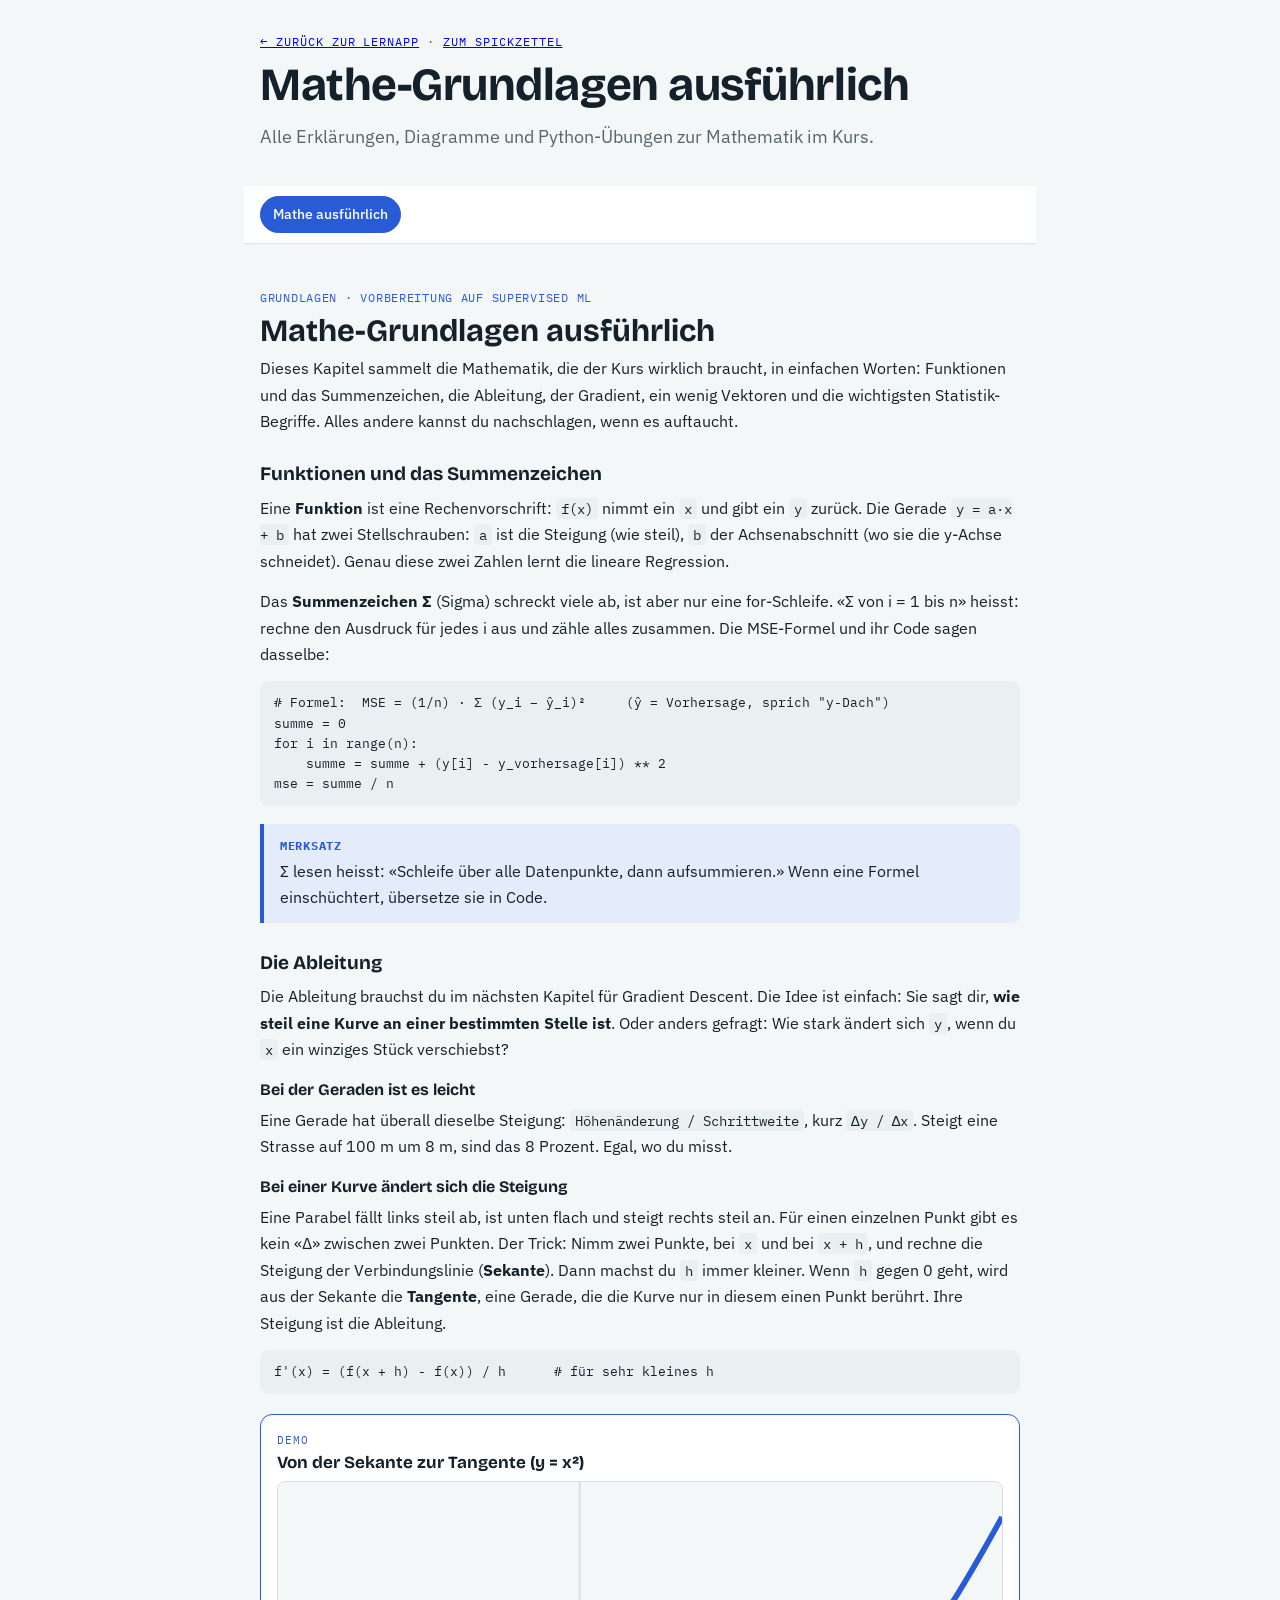
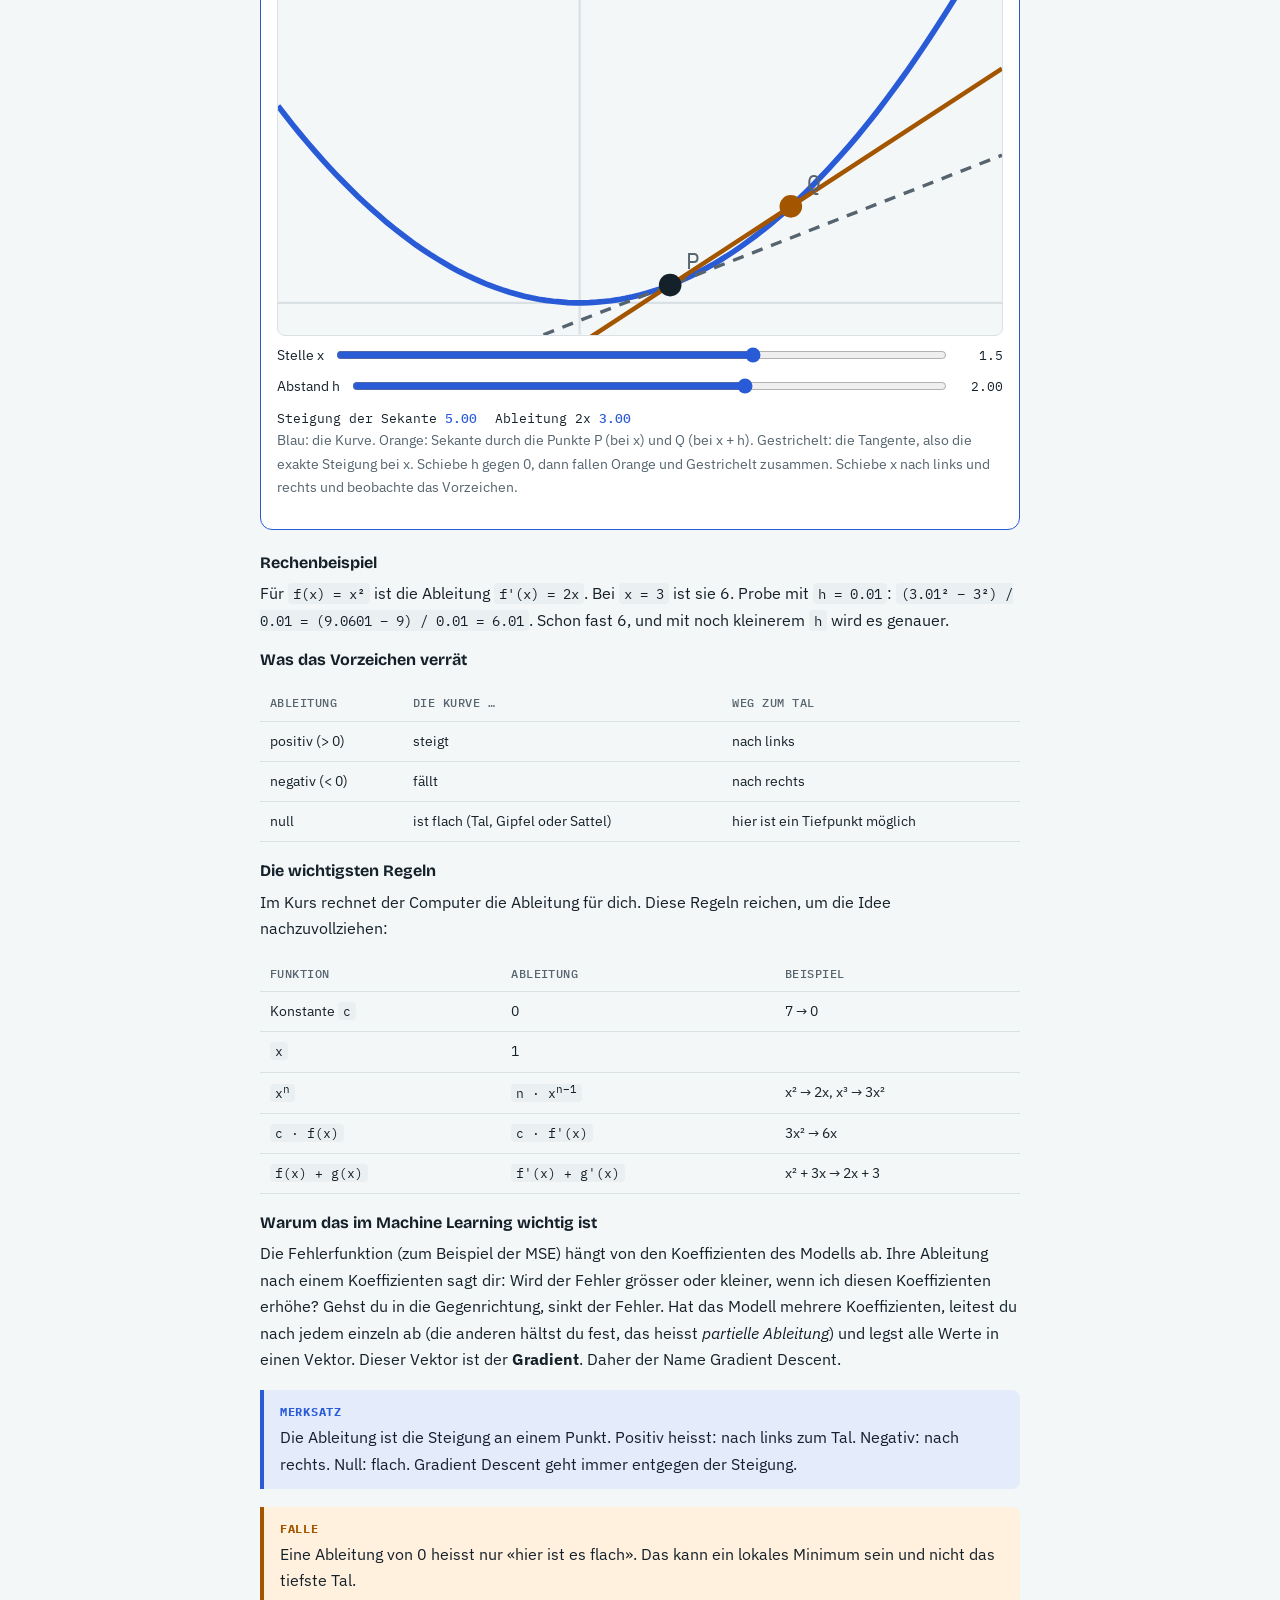
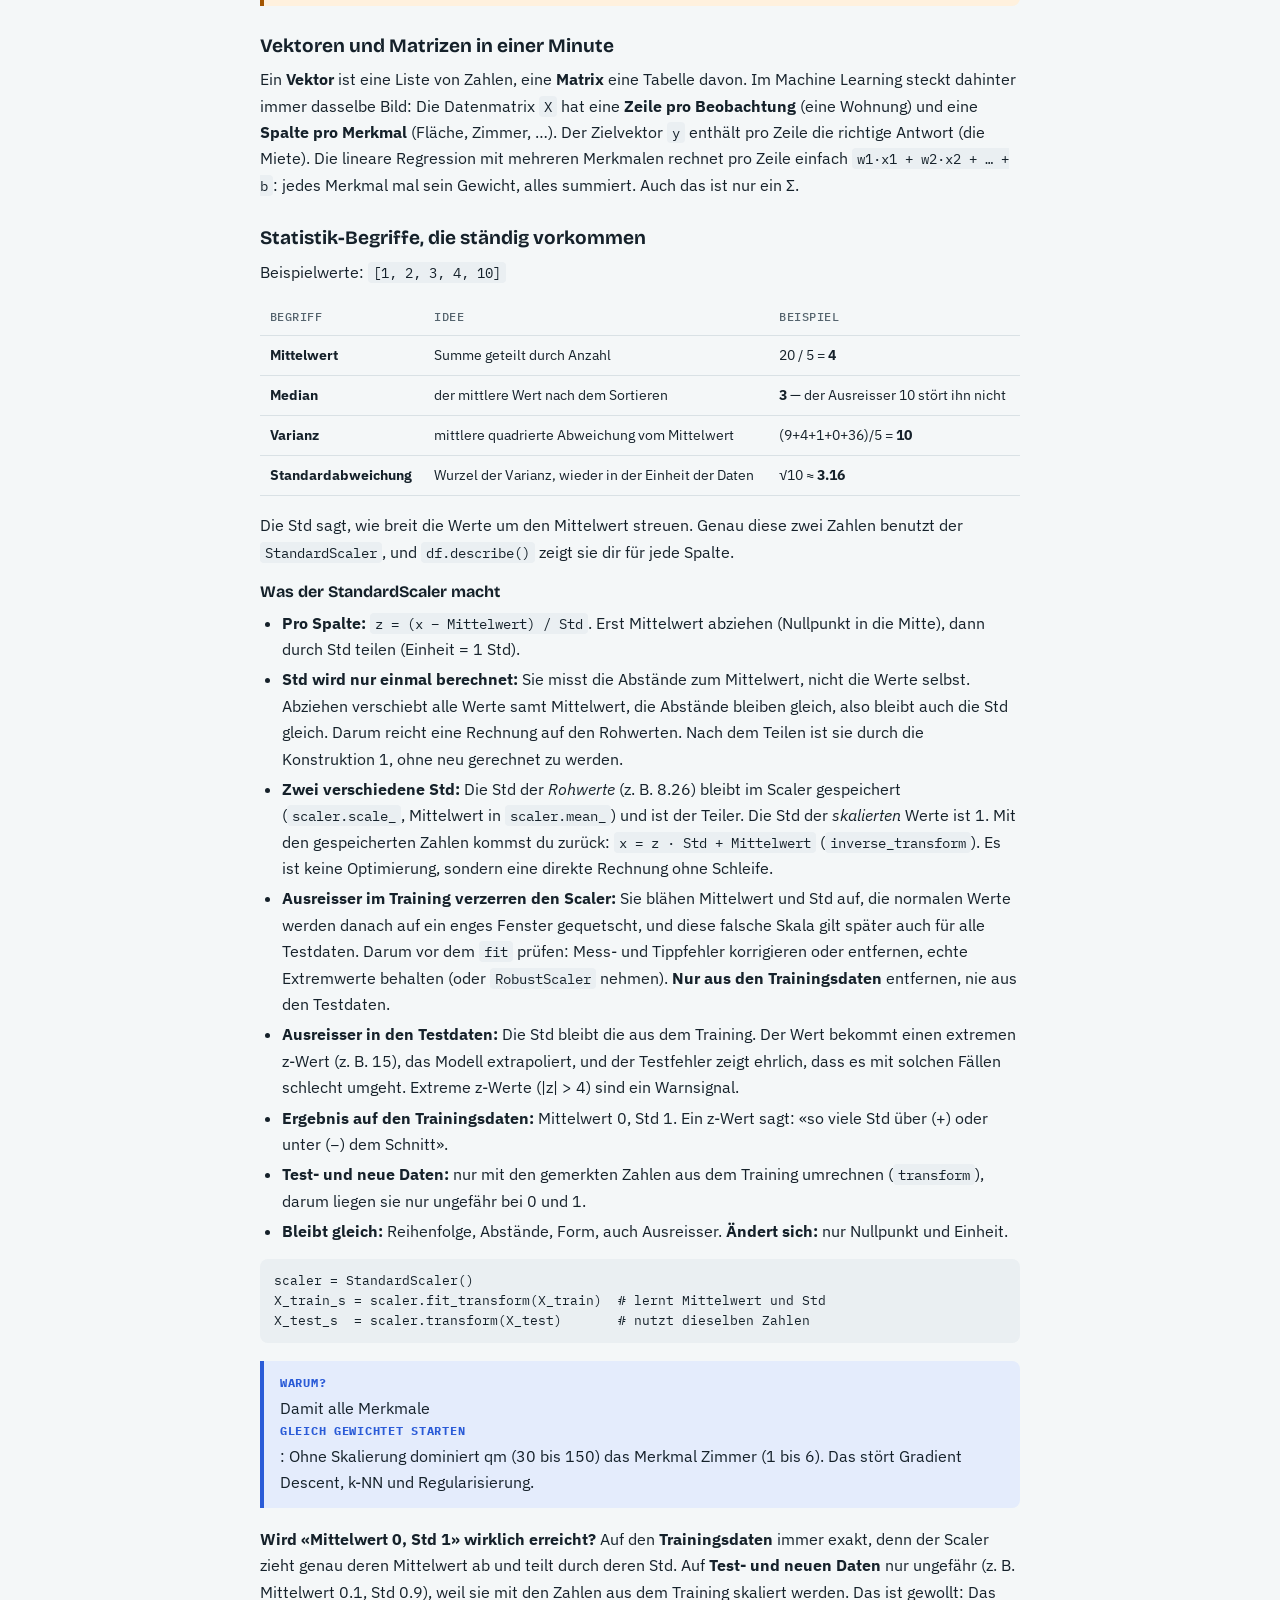
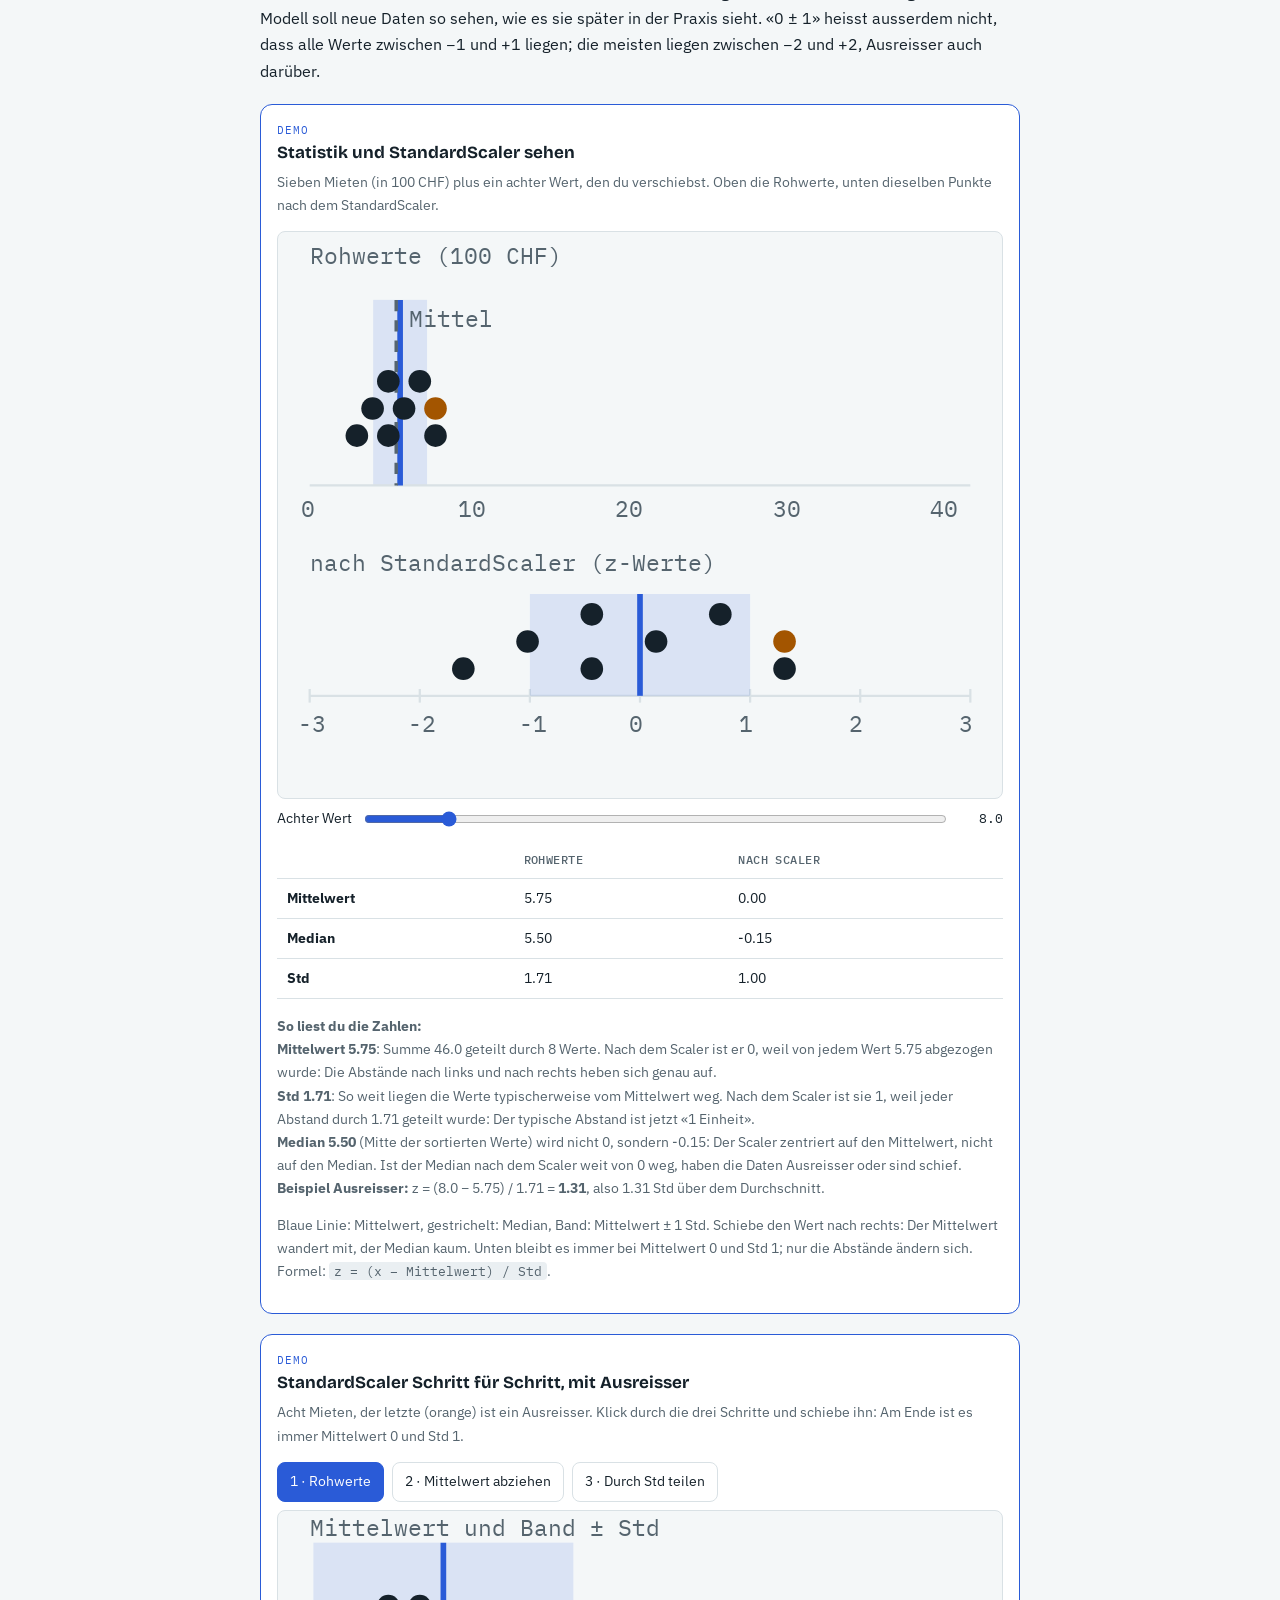
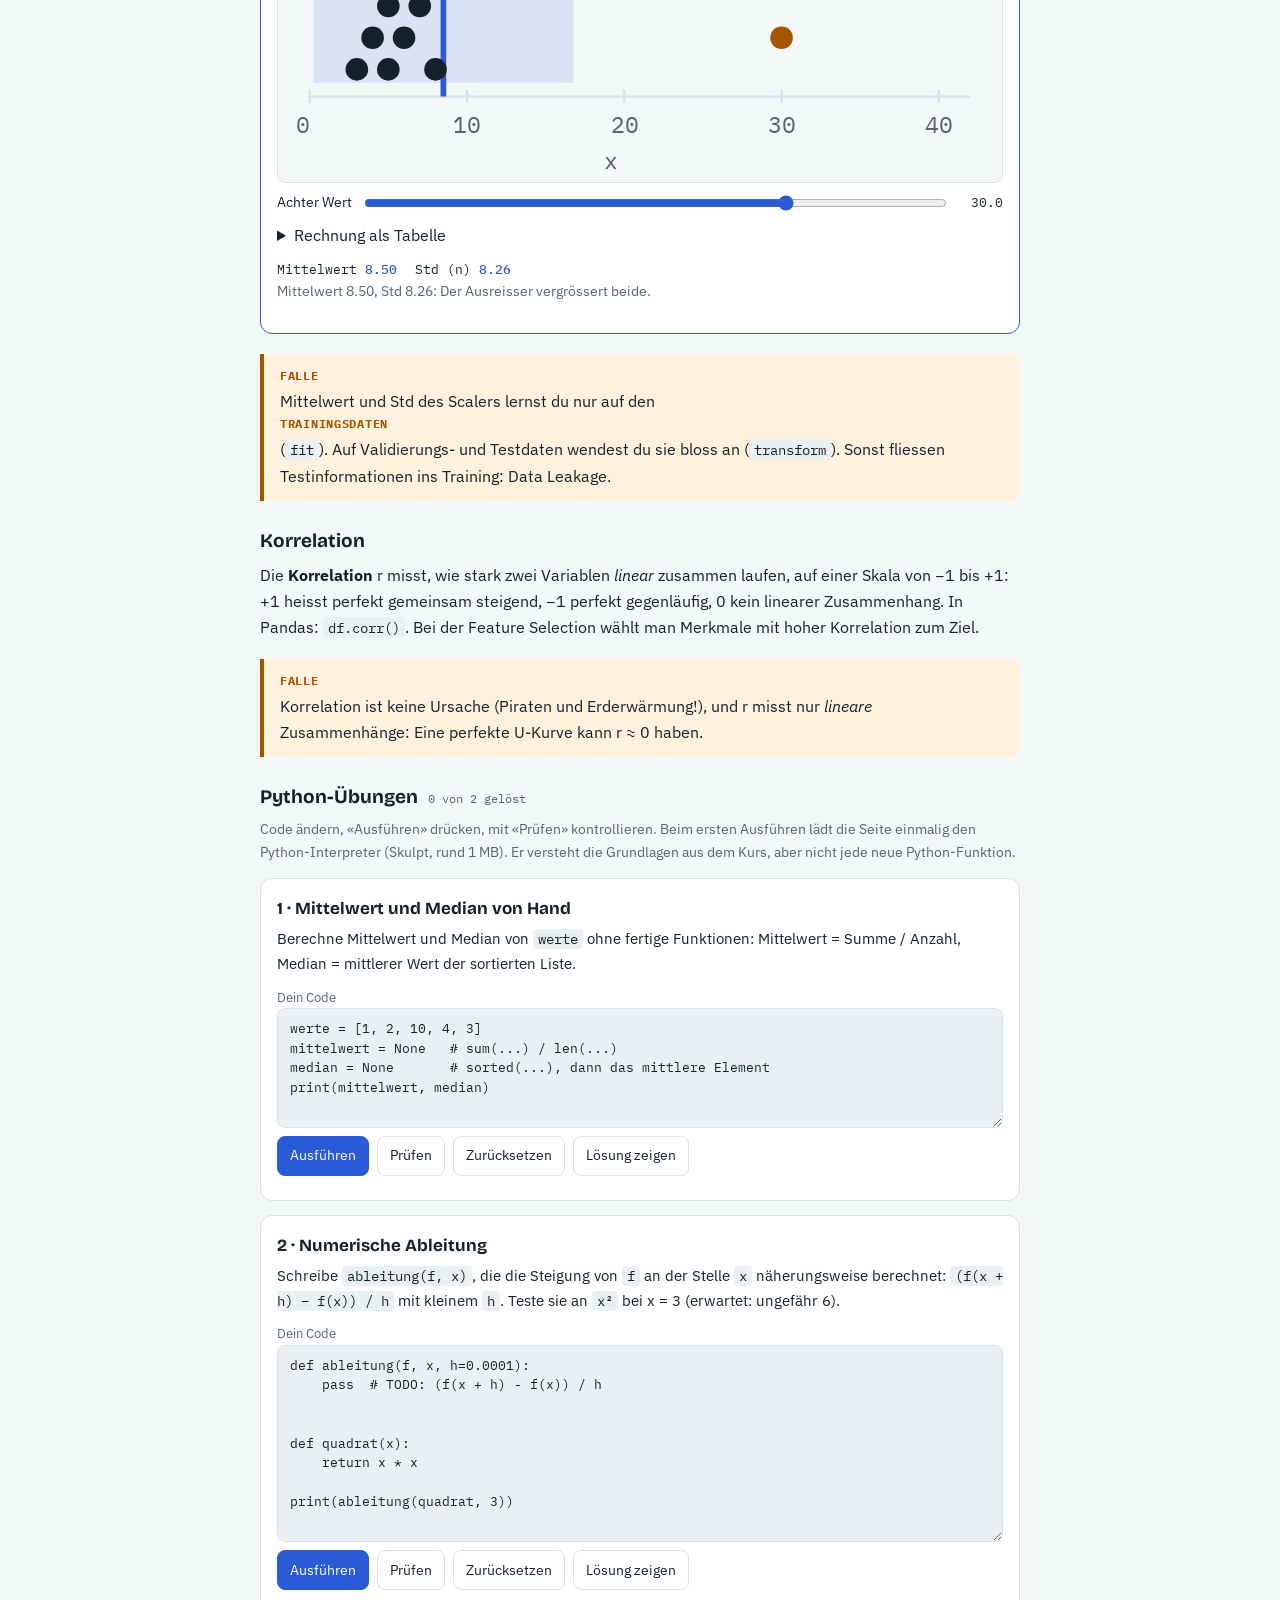
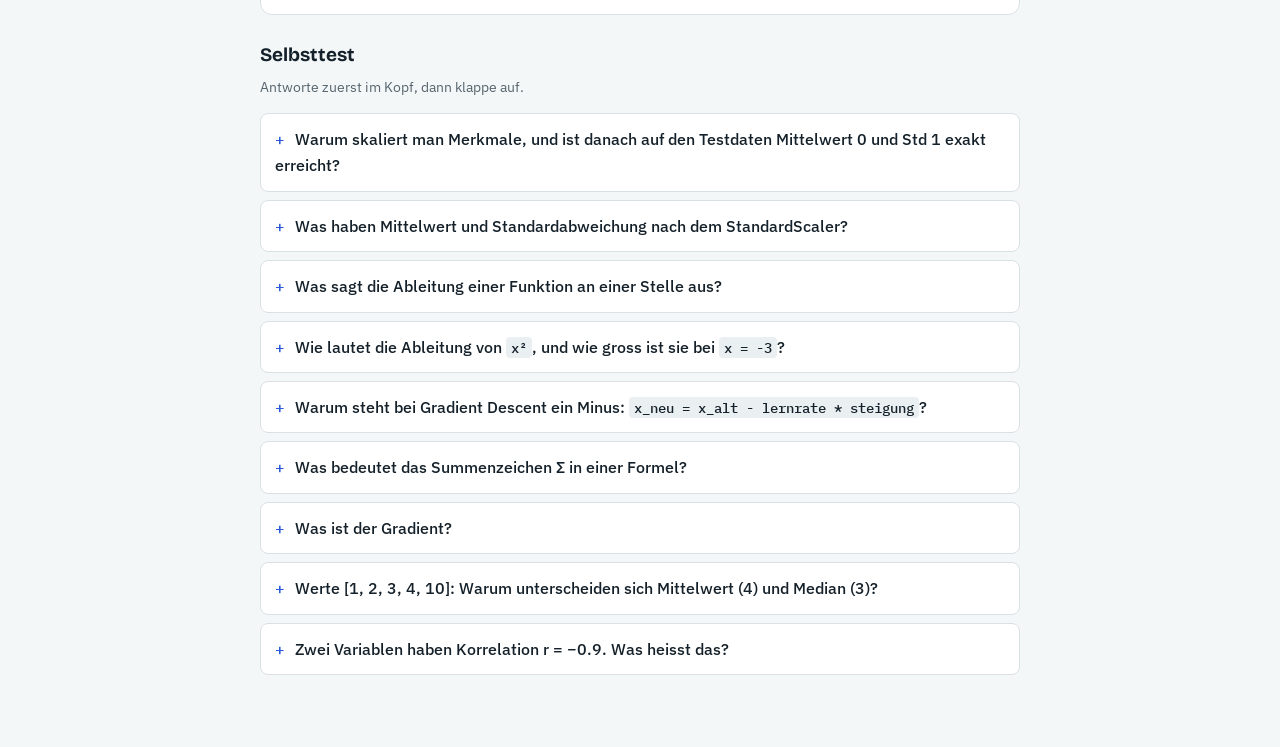
==== mathe-ausfuehrlich.html @ c1a66e13 "Update to latest Lernapp (modules, Mathe-Grundlagen) and keep server persistence Co-Authored-By: Cla" ====
<!doctype html>
<html lang="de">
<head>
<meta charset="utf-8">
<meta name="viewport" content="width=device-width, initial-scale=1, viewport-fit=cover">
<title>Mathe ausführlich</title>
<link rel="stylesheet" href="https://fonts.googleapis.com/css2?family=Bricolage+Grotesque:wght@600;700&family=IBM+Plex+Sans:wght@400;500;600&family=IBM+Plex+Mono:wght@400;500&display=swap">
<link rel="stylesheet" href="assets/style.css">
</head>
<body>
<div class="wrap">
<svg width="0" height="0" style="position:absolute" aria-hidden="true" focusable="false"><defs>
<marker id="mk-grey" viewBox="0 0 10 10" refX="9" refY="5" markerWidth="7" markerHeight="7" orient="auto"><path class="mk-g" d="M0 0L10 5L0 10z"/></marker>
<marker id="mk-blue" viewBox="0 0 10 10" refX="9" refY="5" markerWidth="7" markerHeight="7" orient="auto"><path class="mk-b" d="M0 0L10 5L0 10z"/></marker>
</defs></svg>

<header class="top">
  <div class="eyebrow"><a href="index.html#mathe">← Zurück zur Lernapp</a> · <a href="mathe-kompakt.html">Zum Spickzettel</a></div>
  <h1>Mathe-Grundlagen ausführlich</h1>
  <p class="lead">Alle Erklärungen, Diagramme und Python-Übungen zur Mathematik im Kurs.</p>
</header>

<nav class="chips" id="chips" aria-label="Kapitel"></nav>

<div id="modules"></div>
</div>

<script src="assets/core.js"></script>
<script src="assets/demos-mathe.js"></script>
<script src="modules/mathe-lang.js"></script>
</body>
</html>
---- assets/style.css ----
/* Design tokens and components of the learning app. Light and dark theme via tokens. */
/* Layout: ein ruhiger Lesestrom mit klebender Kapitel-Leiste; Demos sind abgesetzte Flächen.
   Palette: kühles Grau mit Blaustich, ein Blau als Akzent, Bernstein nur für Warnungen. */
:root{
  --bg:#F4F7F8; --surface:#FFFFFF; --fg:#15212A; --muted:#55646E; --line:#D9E1E5;
  --accent:#2A5BD7; --accent-soft:#E4ECFC; --warn:#A35500; --warn-soft:#FFF1DE;
  --ok:#17784F; --ok-soft:#E1F3EA; --code-bg:#EAEFF2; --bad:#B3261E;
  --f-display:"Bricolage Grotesque","Segoe UI",system-ui,sans-serif;
  --f-body:"IBM Plex Sans","Segoe UI",system-ui,sans-serif;
  --f-mono:"IBM Plex Mono",ui-monospace,Consolas,monospace;
}
@media (prefers-color-scheme: dark){
  :root:not([data-theme="light"]){
    --bg:#0E1519; --surface:#16202A; --fg:#E5ECF1; --muted:#9AABB7; --line:#27343F;
    --accent:#86A9FF; --accent-soft:#1A2848; --warn:#F0A44B; --warn-soft:#38280F;
    --ok:#55C99C; --ok-soft:#123226; --code-bg:#1B2731; --bad:#FF8A80; color-scheme:dark;
  }
}
:root[data-theme="dark"]{
  --bg:#0E1519; --surface:#16202A; --fg:#E5ECF1; --muted:#9AABB7; --line:#27343F;
  --accent:#86A9FF; --accent-soft:#1A2848; --warn:#F0A44B; --warn-soft:#38280F;
  --ok:#55C99C; --ok-soft:#123226; --code-bg:#1B2731; --bad:#FF8A80; color-scheme:dark;
}
*{box-sizing:border-box}
html{scroll-behavior:smooth;scroll-padding-top:calc(64px + env(safe-area-inset-top,0px))}
body{background:var(--bg);color:var(--fg);font-family:var(--f-body);font-size:16px;line-height:1.65;
  padding-block:0 64px;padding-left:max(16px,env(safe-area-inset-left,0px));padding-right:max(16px,env(safe-area-inset-right,0px));margin:0}
body::before{content:"";position:fixed;inset:0 0 auto;height:env(safe-area-inset-top,0px);z-index:30;background:var(--surface)}
.wrap{max-width:760px;margin:0 auto}
header.top{padding:32px 0 20px}
.eyebrow{font-family:var(--f-mono);font-size:12px;letter-spacing:.08em;text-transform:uppercase;color:var(--muted)}
h1{font-family:var(--f-display);font-size:clamp(30px,7vw,46px);line-height:1.1;margin:8px 0 12px;text-wrap:balance;letter-spacing:-.01em}
h2{font-family:var(--f-display);font-size:clamp(24px,5vw,31px);line-height:1.2;margin:0 0 6px;text-wrap:balance}
h3{font-family:var(--f-display);font-size:19px;line-height:1.3;margin:28px 0 8px;text-wrap:balance}
p{margin:0 0 14px}
.lead{font-size:18px;color:var(--muted);max-width:60ch}
nav.chips{position:sticky;top:env(safe-area-inset-top,0px);z-index:20;background:var(--surface);
  margin:0 calc(-1 * max(16px,env(safe-area-inset-left,0px)));padding:10px max(16px,env(safe-area-inset-left,0px));
  border-bottom:1px solid var(--line);overflow-x:auto;white-space:nowrap;display:flex;gap:8px;scrollbar-width:none}
nav.chips::-webkit-scrollbar{display:none}
nav.chips a{flex:none;font-size:14px;font-weight:500;color:var(--fg);text-decoration:none;padding:6px 12px;border-radius:999px;border:1px solid var(--line)}
nav.chips a.on{background:var(--accent);border-color:var(--accent);color:#fff}
section{padding-top:44px}
.kicker{font-family:var(--f-mono);font-size:12px;letter-spacing:.06em;text-transform:uppercase;color:var(--accent);margin-bottom:4px}
.box{border:1px solid var(--line);background:var(--surface);border-radius:10px;padding:16px;margin:16px 0}
.box>*:last-child{margin-bottom:0}
.merk{border-left:4px solid var(--accent);background:var(--accent-soft);padding:12px 16px;margin:18px 0;border-radius:0 8px 8px 0}
.merk b,.falle b{font-family:var(--f-mono);font-size:12px;letter-spacing:.06em;text-transform:uppercase;display:block;margin-bottom:2px}
.falle{border-left:4px solid var(--warn);background:var(--warn-soft);padding:12px 16px;margin:18px 0;border-radius:0 8px 8px 0}
.falle b{color:var(--warn)} .merk b{color:var(--accent)}
.merk>*:last-child,.falle>*:last-child{margin-bottom:0}
code{font-family:var(--f-mono);font-size:.9em;background:var(--code-bg);padding:1px 5px;border-radius:4px}
pre{font-family:var(--f-mono);font-size:13px;line-height:1.55;background:var(--code-bg);border-radius:8px;padding:12px 14px;margin:12px 0 16px;overflow-x:auto;max-width:100%}
pre code{background:none;padding:0;font-size:inherit}
.tablewrap{overflow-x:auto;max-width:100%;margin:12px 0 16px}
table{border-collapse:collapse;width:100%;font-size:14px;min-width:420px}
th,td{text-align:left;padding:8px 10px;border-bottom:1px solid var(--line);vertical-align:top}
th{font-family:var(--f-mono);font-size:12px;letter-spacing:.04em;text-transform:uppercase;color:var(--muted);font-weight:500}
td.num,th.num{text-align:right;font-variant-numeric:tabular-nums}
ul,ol{padding-left:22px;margin:0 0 14px} li{margin-bottom:4px}
.grid2{display:grid;grid-template-columns:repeat(auto-fit,minmax(220px,1fr));gap:12px;margin:14px 0}
.grid2>div{min-width:0;border:1px solid var(--line);background:var(--surface);border-radius:10px;padding:14px}
.grid2 h4{margin:0 0 4px;font-family:var(--f-display);font-size:16px}
.grid2 p{font-size:14.5px;margin:0;color:var(--muted)}
.steps{display:flex;gap:8px;align-items:stretch;flex-wrap:wrap;margin:14px 0}
.steps .st{flex:1 1 150px;min-width:0;border:1px solid var(--line);background:var(--surface);border-radius:10px;padding:12px}
.steps .st b{display:block;font-family:var(--f-display)}
.steps .st span{font-size:13.5px;color:var(--muted)}
.steps .ar{align-self:center;color:var(--muted);font-family:var(--f-mono)}
.demo{border:1px solid var(--accent);background:var(--surface);border-radius:12px;padding:16px;margin:20px 0}
.demo h4{margin:0 0 4px;font-family:var(--f-display);font-size:17px}
.demo .tag{font-family:var(--f-mono);font-size:11px;letter-spacing:.08em;text-transform:uppercase;color:var(--accent)}
.demo p.hint{font-size:14px;color:var(--muted)}
.ctl{display:grid;grid-template-columns:auto 1fr auto;gap:10px;align-items:center;margin:8px 0;font-size:14px}
.ctl output{font-family:var(--f-mono);font-size:13px;min-width:48px;text-align:right}
input[type=range]{width:100%;accent-color:var(--accent);min-width:0}
button,select{font:inherit;font-size:14px;border:1px solid var(--line);background:var(--surface);color:var(--fg);padding:7px 12px;border-radius:8px;cursor:pointer;min-height:40px}
button.pri{background:var(--accent);color:#fff;border-color:var(--accent)}
button:focus-visible,a:focus-visible,summary:focus-visible,input:focus-visible,select:focus-visible{outline:2px solid var(--accent);outline-offset:2px}
.btnrow{display:flex;gap:8px;flex-wrap:wrap;margin:8px 0}
svg.plot{display:block;width:100%;height:auto;max-width:100%;background:var(--bg);border-radius:8px;border:1px solid var(--line)}
svg .ax{stroke:var(--line);stroke-width:1} svg .lbl{fill:var(--muted);font-family:var(--f-mono);font-size:10px}
svg .pt{fill:var(--fg)} svg .ln{stroke:var(--accent);stroke-width:2.5;fill:none} svg .ln2{stroke:var(--warn);stroke-width:2;fill:none}
svg .dash{stroke:var(--muted);stroke-width:1.5;fill:none;stroke-dasharray:5 4} svg .res{stroke:var(--bad);stroke-width:1.5;opacity:.7}
.stats{display:flex;flex-wrap:wrap;gap:8px 18px;font-family:var(--f-mono);font-size:13px;margin:10px 0 0}
.stats span b{font-weight:500;color:var(--accent)}
.res-ok{color:var(--ok);font-weight:600} .res-bad{color:var(--bad);font-weight:600}
td.l{background:var(--accent-soft)} td.r{background:var(--warn-soft)} td.b{background:var(--ok-soft)}
details.q{border:1px solid var(--line);background:var(--surface);border-radius:8px;margin:8px 0}
details.q summary{padding:12px 14px;cursor:pointer;font-weight:500;list-style:none}
details.q summary::-webkit-details-marker{display:none}
details.q summary::before{content:"+";font-family:var(--f-mono);color:var(--accent);margin-right:10px}
details.q[open] summary::before{content:"–"}
details.q .a{padding:0 14px 12px;color:var(--muted)}
.toc{display:grid;grid-template-columns:repeat(auto-fit,minmax(200px,1fr));gap:10px;margin:18px 0}
.toc a{display:block;text-decoration:none;color:var(--fg);border:1px solid var(--line);background:var(--surface);border-radius:10px;padding:12px 14px}
.toc a b{display:block;font-family:var(--f-display)} .toc a span{font-size:13.5px;color:var(--muted)}
.when{font-family:var(--f-mono);font-size:12px;color:var(--muted)}
footer{margin-top:56px;padding-top:16px;border-top:1px solid var(--line);font-size:13.5px;color:var(--muted)}
textarea.code{display:block;width:100%;max-width:100%;font-family:var(--f-mono);font-size:13px;line-height:1.5;background:var(--code-bg);color:var(--fg);border:1px solid var(--line);border-radius:8px;padding:10px 12px;resize:vertical;tab-size:4;white-space:pre;overflow:auto}
.ex{border:1px solid var(--line);background:var(--surface);border-radius:12px;padding:16px;margin:14px 0}
.ex h4{margin:0 0 4px;font-family:var(--f-display);font-size:17px}
.ex .task{font-size:15px;margin-bottom:10px}
.ex pre.out{margin:10px 0 0;background:var(--bg);border:1px solid var(--line);min-height:20px;white-space:pre-wrap;word-break:break-word}
.verdict{margin-top:8px;font-size:14px;font-weight:600}
.verdict.good{color:var(--ok)} .verdict.bad{color:var(--bad)} .verdict.info{color:var(--muted);font-weight:400}
#freeOut{white-space:pre-wrap;word-break:break-word}
.fig{margin:16px auto;max-width:560px}
.fig svg{display:block;width:100%;height:auto;overflow:visible}
.fig figcaption{font-size:13.5px;color:var(--muted);margin-top:6px;line-height:1.5}
.d-box{fill:var(--surface);stroke:var(--line);stroke-width:1.5}
.d-hl{fill:var(--accent-soft);stroke:var(--accent);stroke-width:1.5}
.d-ok{fill:var(--ok-soft);stroke:var(--ok);stroke-width:1.5}
.d-warn{fill:var(--warn-soft);stroke:var(--warn);stroke-width:1.5}
.d-dim{fill:var(--bg);stroke:var(--muted);stroke-width:1.2;stroke-dasharray:3 3}
.d-t,.d-tb,.d-tm,.d-m{text-anchor:middle;dominant-baseline:central}
.d-t{fill:var(--fg);font-family:var(--f-mono);font-size:13px}
.d-tm{fill:var(--muted);font-family:var(--f-mono);font-size:13px}
.d-tb{fill:var(--fg);font-family:var(--f-display);font-size:14px;font-weight:700}
.d-m{fill:var(--muted);font-family:var(--f-body);font-size:11.5px}
.d-ml{text-anchor:start}
.d-ln{stroke:var(--muted);stroke-width:1.5;fill:none}
.d-dash{stroke:var(--muted);stroke-width:1.5;fill:none;stroke-dasharray:5 4}
.d-arr{stroke:var(--muted);stroke-width:1.5;fill:none;marker-end:url(#mk-grey)}
.d-arrb{stroke:var(--accent);stroke-width:2;fill:none;marker-end:url(#mk-blue)}
.mk-g{fill:var(--muted)} .mk-b{fill:var(--accent)}
.d-pa{fill:var(--accent)} .d-pb{fill:var(--warn)} .d-pg{fill:var(--muted)}
@media (prefers-reduced-motion:reduce){html{scroll-behavior:auto}}
.note{font-size:14px;color:var(--muted)}
.prog{font-family:var(--f-mono);font-size:12px;color:var(--muted);font-weight:400;margin-left:6px}
.ex h4 .done{color:var(--ok);margin-left:6px}
.nbfile{word-break:break-all}
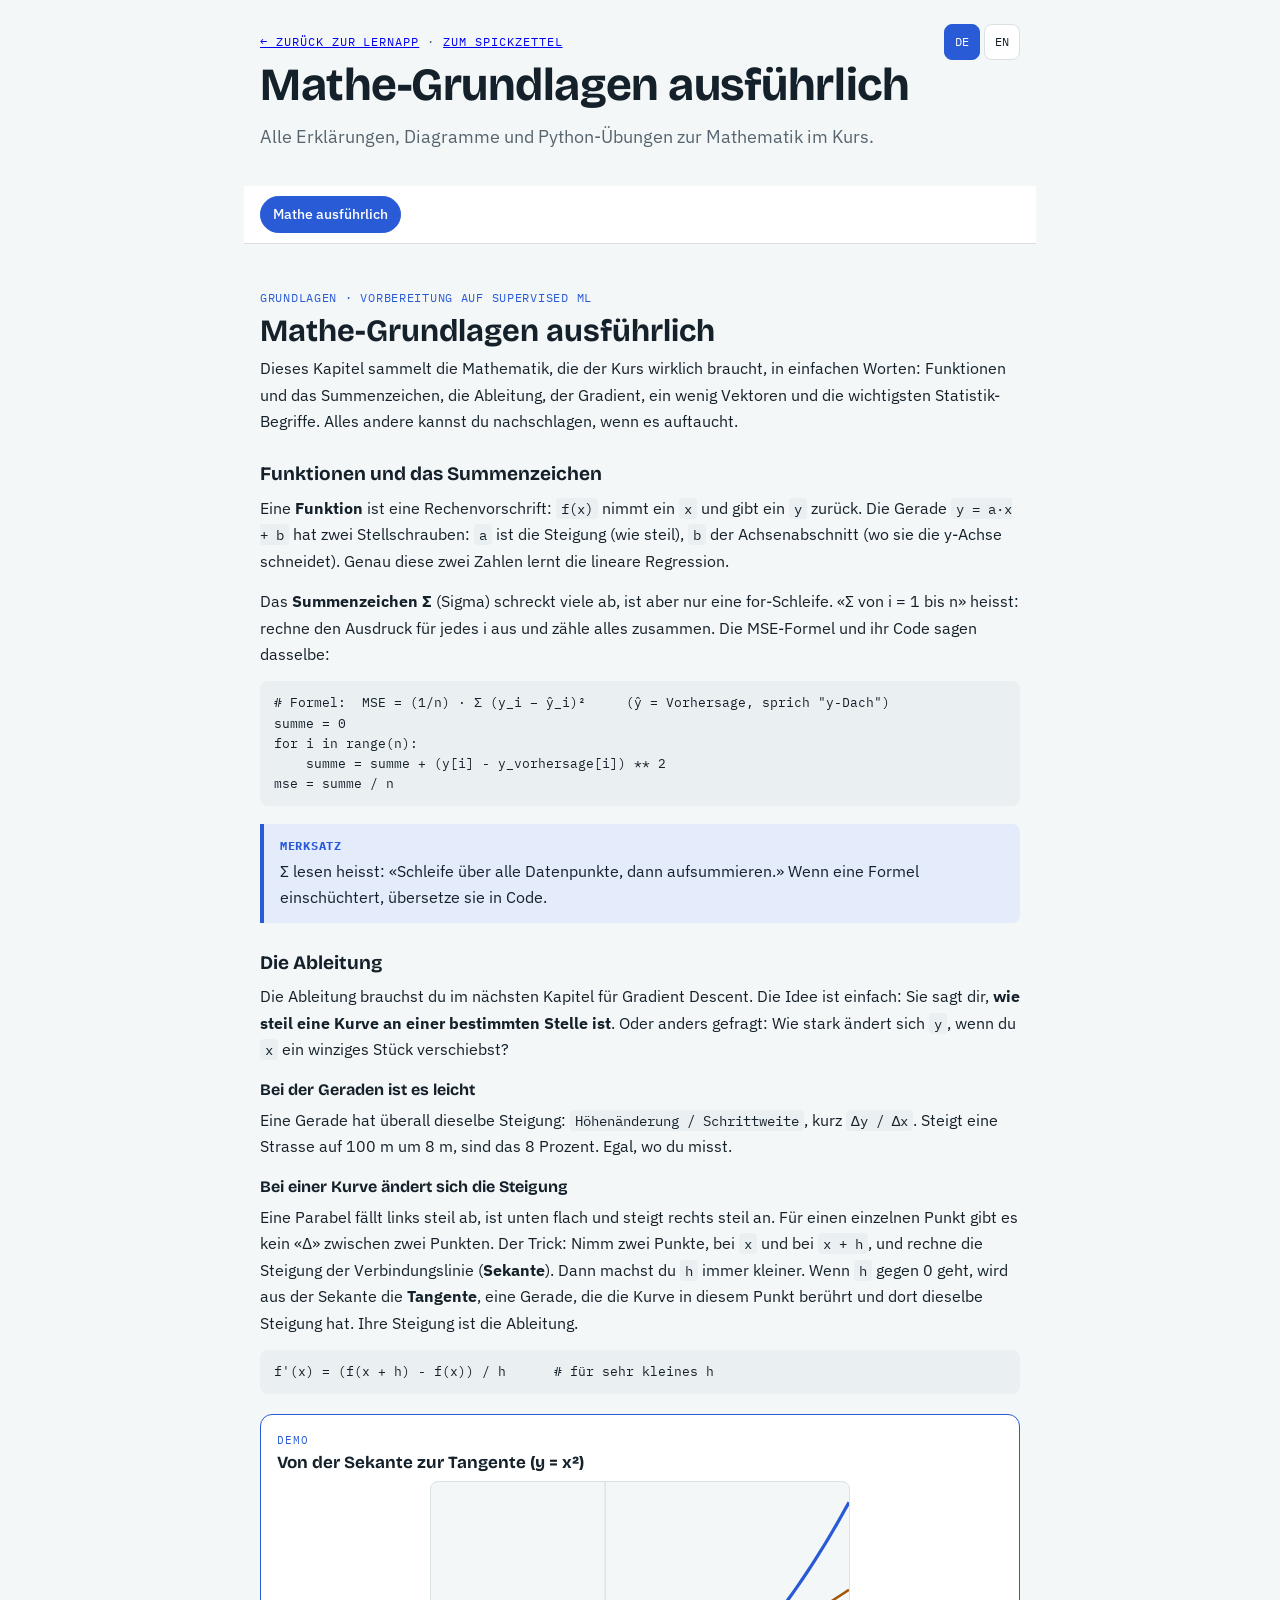
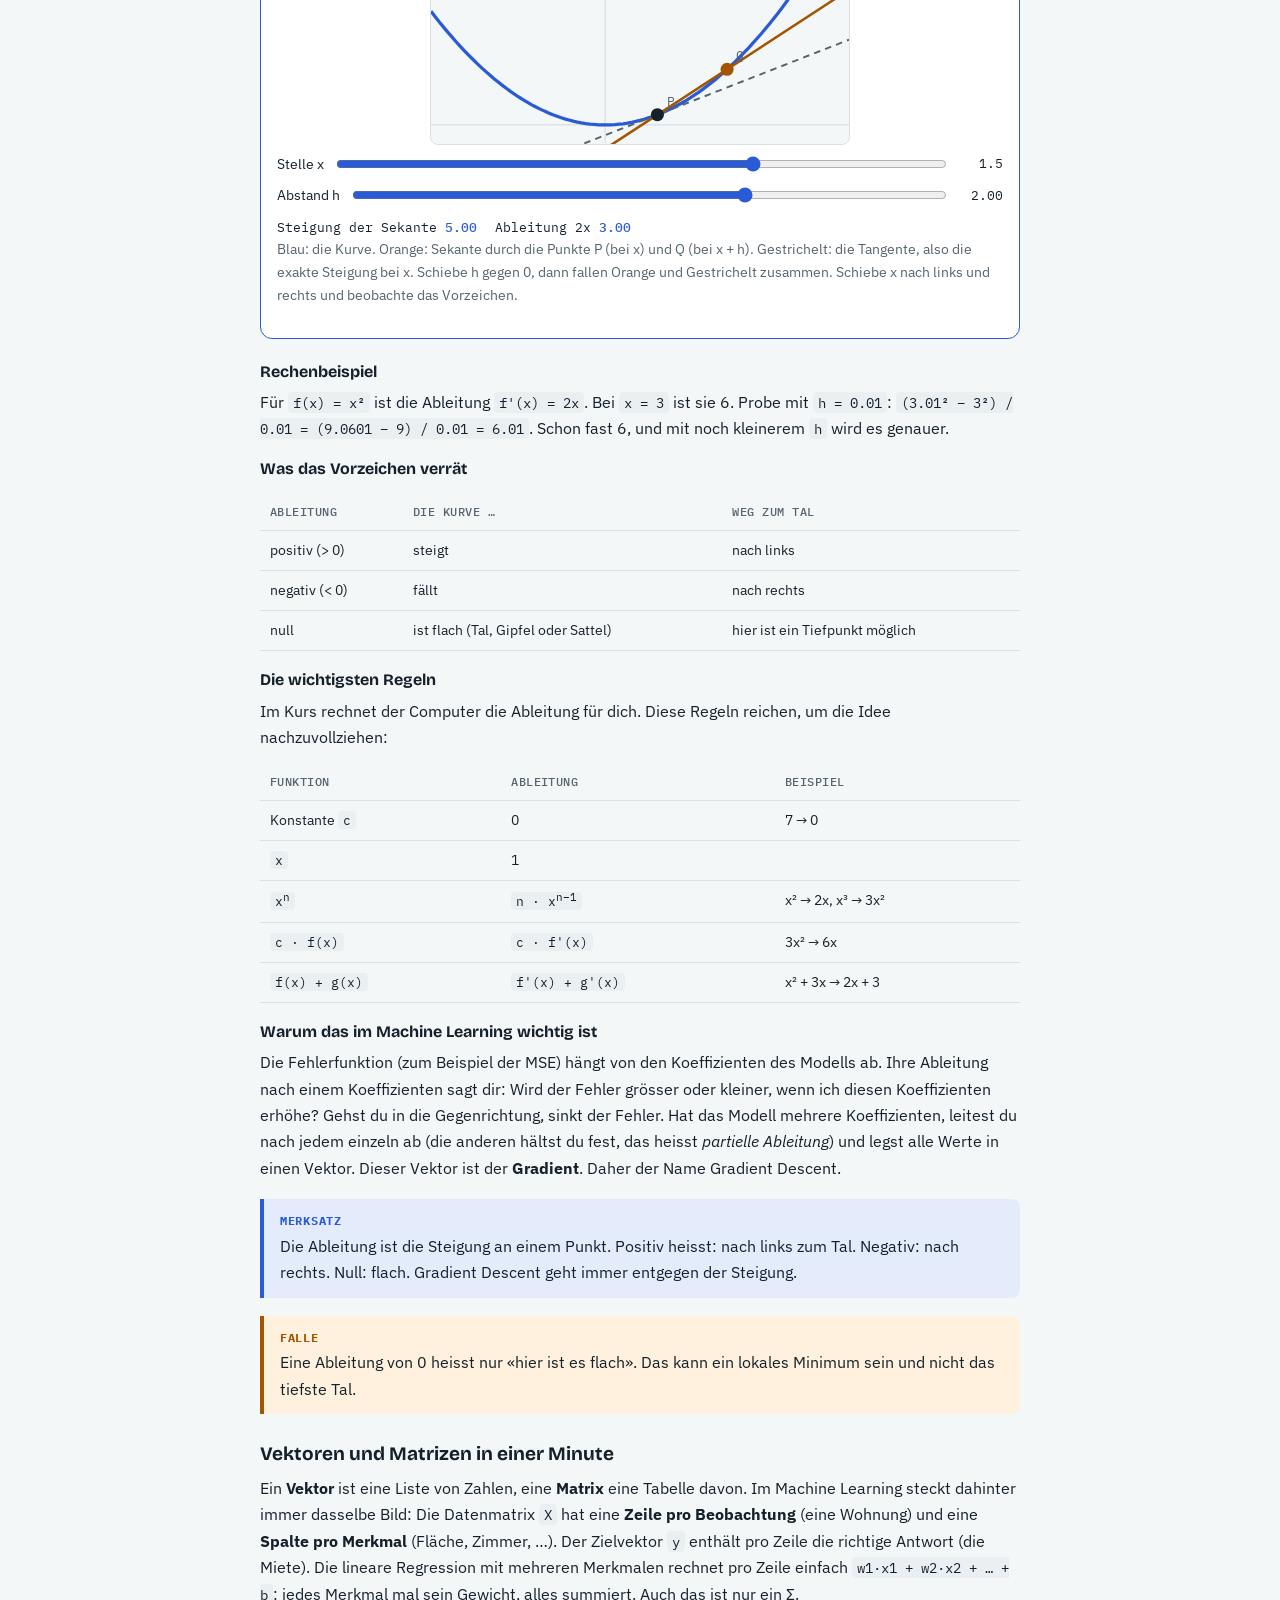
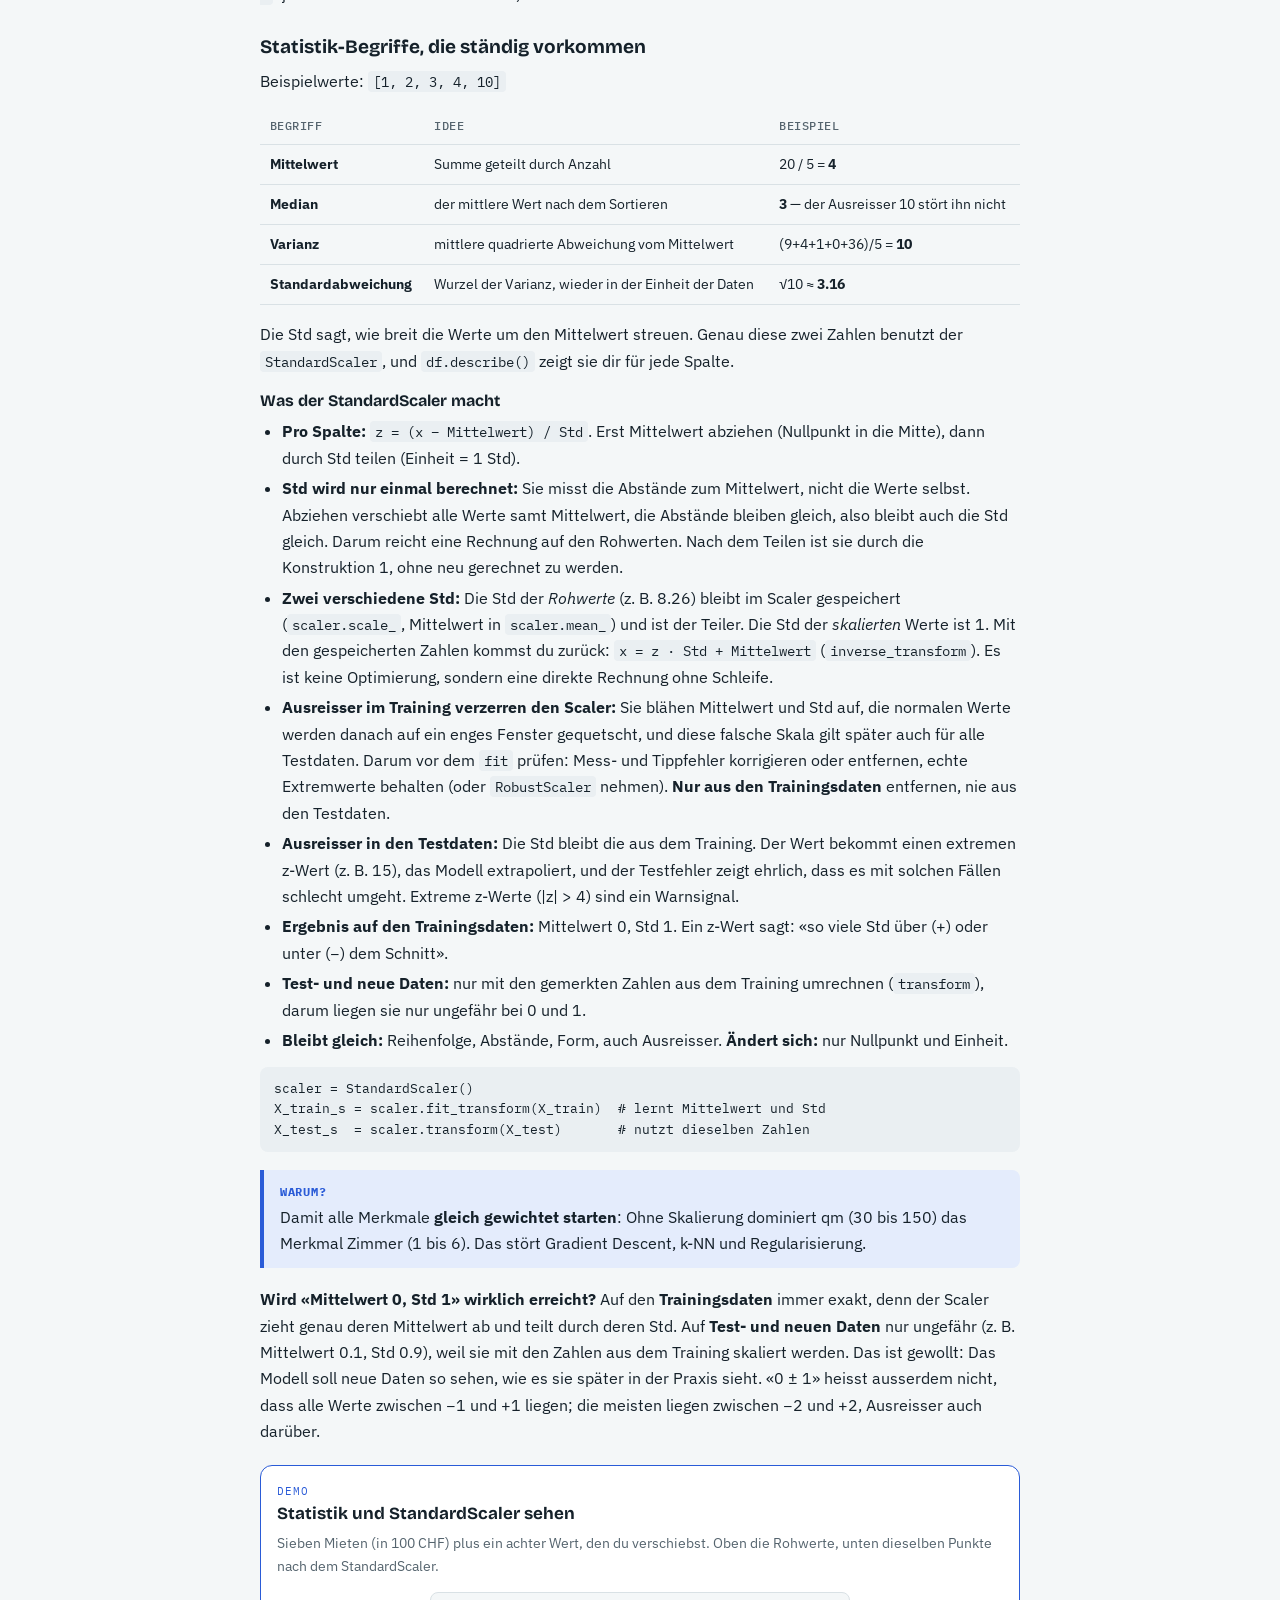
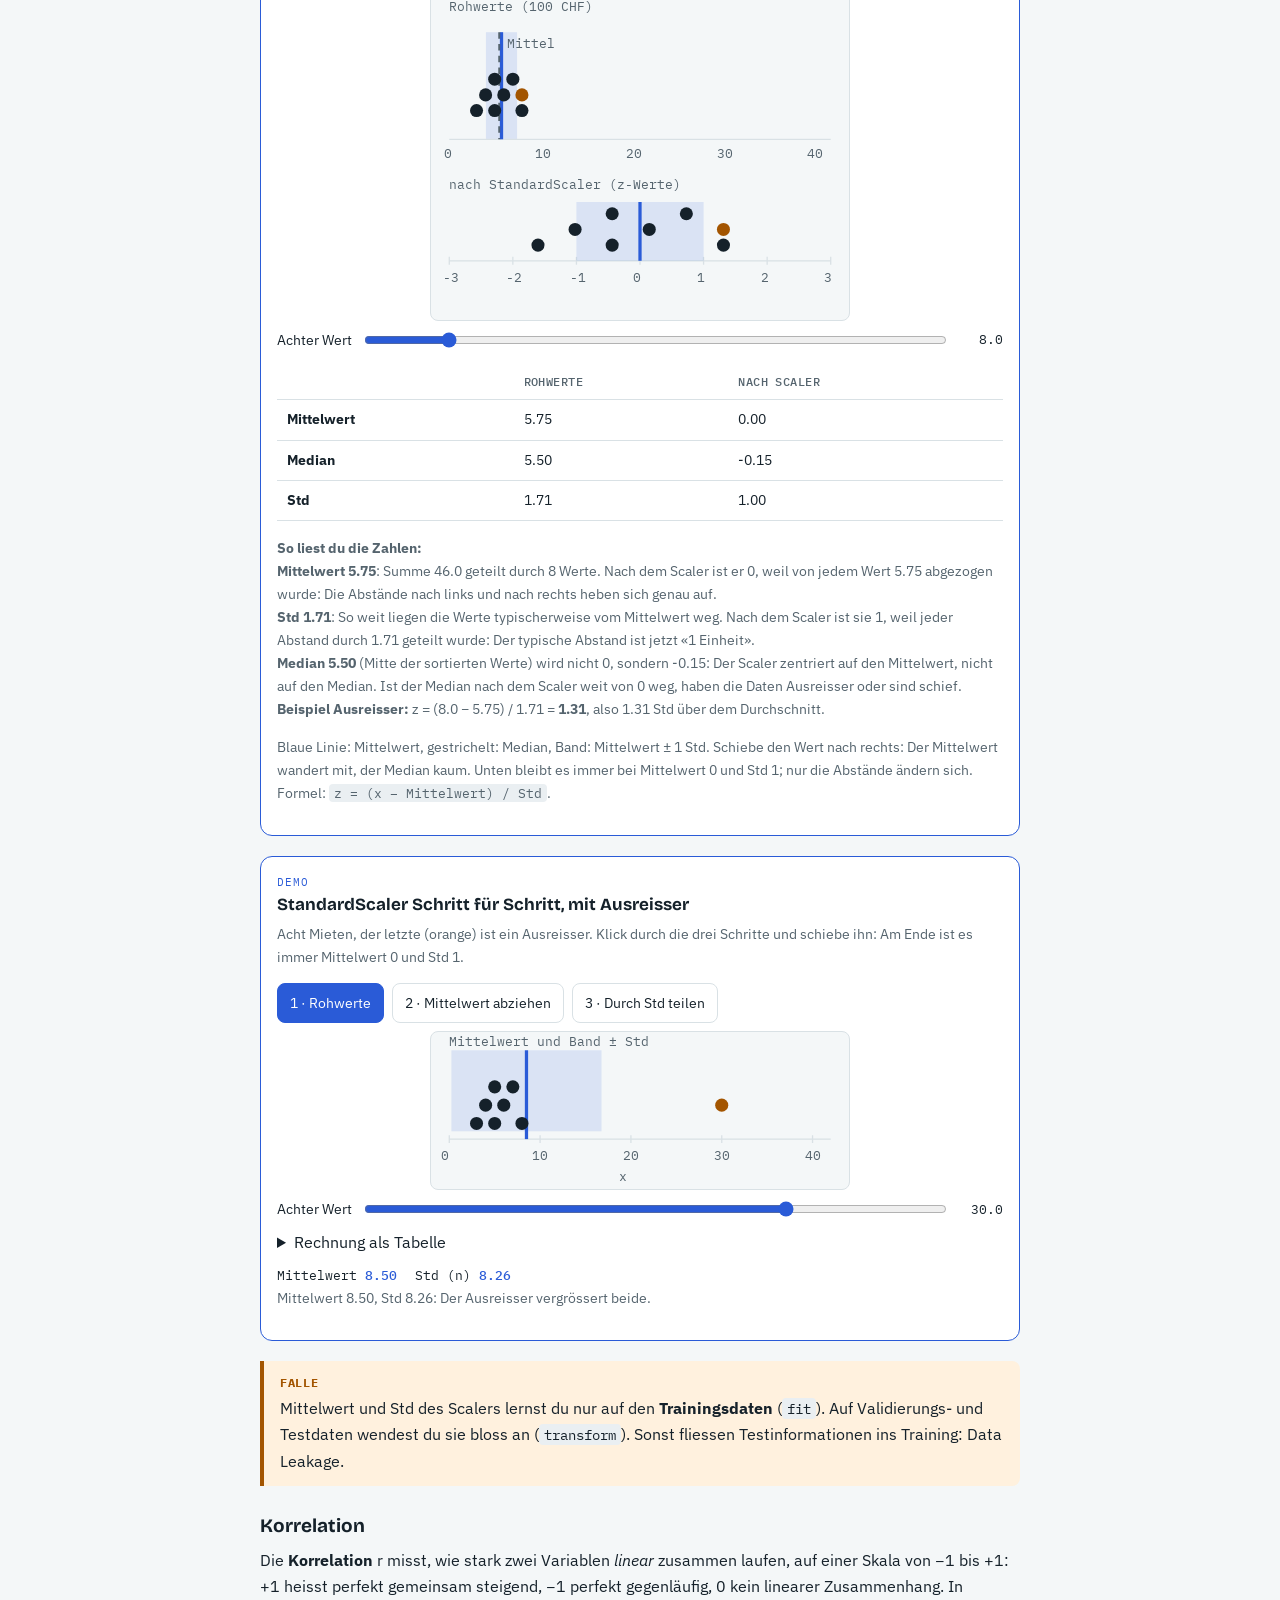
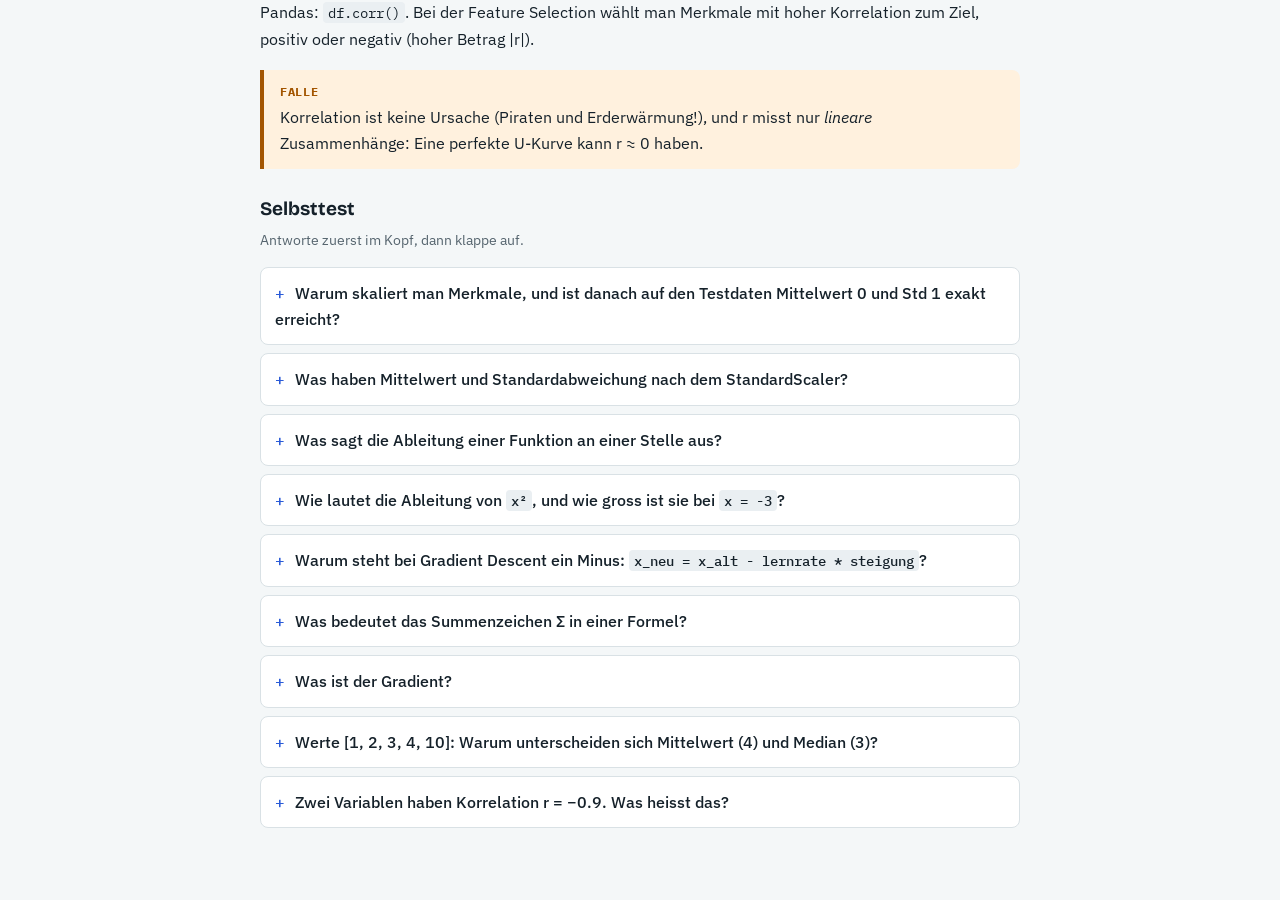
==== commit e9cbd1e0: "Add English translations for most chapters (part 1) - modules/en: git, hood, klass, mathe, mathe-kom" ====
--- a/mathe-ausfuehrlich.html
+++ b/mathe-ausfuehrlich.html
@@ -3,7 +3,7 @@
 <head>
 <meta charset="utf-8">
 <meta name="viewport" content="width=device-width, initial-scale=1, viewport-fit=cover">
-<title>Mathe ausführlich</title>
+<title data-en="Maths in detail">Mathe ausführlich</title>
 <link rel="stylesheet" href="https://fonts.googleapis.com/css2?family=Bricolage+Grotesque:wght@600;700&family=IBM+Plex+Sans:wght@400;500;600&family=IBM+Plex+Mono:wght@400;500&display=swap">
 <link rel="stylesheet" href="assets/style.css">
 </head>
@@ -15,12 +15,12 @@
 </defs></svg>
 
 <header class="top">
-  <div class="eyebrow"><a href="index.html#mathe">← Zurück zur Lernapp</a> · <a href="mathe-kompakt.html">Zum Spickzettel</a></div>
-  <h1>Mathe-Grundlagen ausführlich</h1>
-  <p class="lead">Alle Erklärungen, Diagramme und Python-Übungen zur Mathematik im Kurs.</p>
+  <div class="eyebrow" data-en="&lt;a href=&quot;index.html#mathe&quot;&gt;← Back to the study app&lt;/a&gt; · &lt;a href=&quot;mathe-kompakt.html&quot;&gt;To the cheat sheet&lt;/a&gt;"><a href="index.html#mathe">← Zurück zur Lernapp</a> · <a href="mathe-kompakt.html">Zum Spickzettel</a></div>
+  <h1 data-en="Maths basics in detail">Mathe-Grundlagen ausführlich</h1>
+  <p class="lead" data-en="All explanations, diagrams and Python exercises for the maths in the course.">Alle Erklärungen, Diagramme und Python-Übungen zur Mathematik im Kurs.</p>
 </header>
 
-<nav class="chips" id="chips" aria-label="Kapitel"></nav>
+<nav class="chips" id="chips" aria-label="Kapitel" data-en-label="Chapters"></nav>
 
 <div id="modules"></div>
 </div>
@@ -28,5 +28,6 @@
 <script src="assets/core.js"></script>
 <script src="assets/demos-mathe.js"></script>
 <script src="modules/mathe-lang.js"></script>
+<script src="modules/en/mathe-lang.js"></script>
 </body>
 </html>
--- a/assets/style.css
+++ b/assets/style.css
@@ -27,7 +27,10 @@
   padding-block:0 64px;padding-left:max(16px,env(safe-area-inset-left,0px));padding-right:max(16px,env(safe-area-inset-right,0px));margin:0}
 body::before{content:"";position:fixed;inset:0 0 auto;height:env(safe-area-inset-top,0px);z-index:30;background:var(--surface)}
 .wrap{max-width:760px;margin:0 auto}
-header.top{padding:32px 0 20px}
+header.top{padding:32px 0 20px;position:relative}
+.langsw{position:absolute;top:24px;right:0;display:flex;gap:4px}
+.langsw button{min-height:36px;padding:4px 10px;font-family:var(--f-mono);font-size:12px}
+header.top .eyebrow{padding-right:100px}
 .eyebrow{font-family:var(--f-mono);font-size:12px;letter-spacing:.08em;text-transform:uppercase;color:var(--muted)}
 h1{font-family:var(--f-display);font-size:clamp(30px,7vw,46px);line-height:1.1;margin:8px 0 12px;text-wrap:balance;letter-spacing:-.01em}
 h2{font-family:var(--f-display);font-size:clamp(24px,5vw,31px);line-height:1.2;margin:0 0 6px;text-wrap:balance}
@@ -38,6 +41,10 @@
   margin:0 calc(-1 * max(16px,env(safe-area-inset-left,0px)));padding:10px max(16px,env(safe-area-inset-left,0px));
   border-bottom:1px solid var(--line);overflow-x:auto;white-space:nowrap;display:flex;gap:8px;scrollbar-width:none}
 nav.chips::-webkit-scrollbar{display:none}
+@media (min-width:700px){
+  nav.chips{flex-wrap:wrap;white-space:normal;overflow-x:visible}
+  html{scroll-padding-top:calc(110px + env(safe-area-inset-top,0px))}
+}
 nav.chips a{flex:none;font-size:14px;font-weight:500;color:var(--fg);text-decoration:none;padding:6px 12px;border-radius:999px;border:1px solid var(--line)}
 nav.chips a.on{background:var(--accent);border-color:var(--accent);color:#fff}
 section{padding-top:44px}
@@ -45,9 +52,9 @@
 .box{border:1px solid var(--line);background:var(--surface);border-radius:10px;padding:16px;margin:16px 0}
 .box>*:last-child{margin-bottom:0}
 .merk{border-left:4px solid var(--accent);background:var(--accent-soft);padding:12px 16px;margin:18px 0;border-radius:0 8px 8px 0}
-.merk b,.falle b{font-family:var(--f-mono);font-size:12px;letter-spacing:.06em;text-transform:uppercase;display:block;margin-bottom:2px}
+.merk>b,.falle>b{font-family:var(--f-mono);font-size:12px;letter-spacing:.06em;text-transform:uppercase;display:block;margin-bottom:2px}
 .falle{border-left:4px solid var(--warn);background:var(--warn-soft);padding:12px 16px;margin:18px 0;border-radius:0 8px 8px 0}
-.falle b{color:var(--warn)} .merk b{color:var(--accent)}
+.falle>b{color:var(--warn)} .merk>b{color:var(--accent)}
 .merk>*:last-child,.falle>*:last-child{margin-bottom:0}
 code{font-family:var(--f-mono);font-size:.9em;background:var(--code-bg);padding:1px 5px;border-radius:4px}
 pre{font-family:var(--f-mono);font-size:13px;line-height:1.55;background:var(--code-bg);border-radius:8px;padding:12px 14px;margin:12px 0 16px;overflow-x:auto;max-width:100%}
@@ -78,7 +85,9 @@
 button.pri{background:var(--accent);color:#fff;border-color:var(--accent)}
 button:focus-visible,a:focus-visible,summary:focus-visible,input:focus-visible,select:focus-visible{outline:2px solid var(--accent);outline-offset:2px}
 .btnrow{display:flex;gap:8px;flex-wrap:wrap;margin:8px 0}
-svg.plot{display:block;width:100%;height:auto;max-width:100%;background:var(--bg);border-radius:8px;border:1px solid var(--line)}
+svg.plot{display:block;width:100%;height:auto;max-width:420px;margin:0 auto;background:var(--bg);border-radius:8px;border:1px solid var(--line)}
+svg.plot[viewBox^="0 0 240 "]{max-width:315px}
+@media (max-width:480px){.demo{padding:12px} svg.plot .lbl{font-size:11.5px}}
 svg .ax{stroke:var(--line);stroke-width:1} svg .lbl{fill:var(--muted);font-family:var(--f-mono);font-size:10px}
 svg .pt{fill:var(--fg)} svg .ln{stroke:var(--accent);stroke-width:2.5;fill:none} svg .ln2{stroke:var(--warn);stroke-width:2;fill:none}
 svg .dash{stroke:var(--muted);stroke-width:1.5;fill:none;stroke-dasharray:5 4} svg .res{stroke:var(--bad);stroke-width:1.5;opacity:.7}
@@ -103,10 +112,14 @@
 .ex .task{font-size:15px;margin-bottom:10px}
 .ex pre.out{margin:10px 0 0;background:var(--bg);border:1px solid var(--line);min-height:20px;white-space:pre-wrap;word-break:break-word}
 .verdict{margin-top:8px;font-size:14px;font-weight:600}
+.verdict .errmsg{font-weight:400;margin-top:2px}.verdict pre.errsrc{margin:6px 0 0;font-weight:400;font-size:13px;border-left:3px solid var(--bad);white-space:pre-wrap}.verdict .errhint{font-weight:400;color:var(--muted);margin-top:6px}
 .verdict.good{color:var(--ok)} .verdict.bad{color:var(--bad)} .verdict.info{color:var(--muted);font-weight:400}
 #freeOut{white-space:pre-wrap;word-break:break-word}
 .fig{margin:16px auto;max-width:560px}
 .fig svg{display:block;width:100%;height:auto;overflow:visible}
+.fig img{display:block;width:100%;height:auto;border-radius:6px;border:1px solid var(--line)}
+.box h4{margin:0 0 6px;font-family:var(--f-display);font-size:17px}
+.box pre.out{background:var(--bg);border:1px solid var(--line)}
 .fig figcaption{font-size:13.5px;color:var(--muted);margin-top:6px;line-height:1.5}
 .d-box{fill:var(--surface);stroke:var(--line);stroke-width:1.5}
 .d-hl{fill:var(--accent-soft);stroke:var(--accent);stroke-width:1.5}
@@ -130,3 +143,47 @@
 .prog{font-family:var(--f-mono);font-size:12px;color:var(--muted);font-weight:400;margin-left:6px}
 .ex h4 .done{color:var(--ok);margin-left:6px}
 .nbfile{word-break:break-all}
+/* Ablauf-Grafik im Kapitel Supervised ML */
+.ab-fig{max-width:780px}
+.ab-scroll{overflow-x:auto}
+.ab-fig svg{min-width:560px}
+/* Ablauf-Grafik: klickbare Schritte mit aufklappbarer Erklärung */
+.ab-step{cursor:pointer;outline:none}
+.ab-step:hover rect:first-of-type,.ab-step:focus-visible rect:first-of-type{stroke:var(--accent)!important;stroke-width:3!important}
+.ab-step.on rect:first-of-type{stroke:var(--accent)!important;stroke-width:3.5!important;fill:var(--accent-soft)!important}
+.ab-detail{margin-top:10px;border:1.5px solid var(--accent);background:var(--surface);border-radius:10px;padding:12px 14px;animation:abIn .18s ease-out}
+.ab-detail[hidden]{display:none}
+.ab-dh{display:flex;justify-content:space-between;align-items:center;gap:8px;margin-bottom:4px}
+.ab-dh b{font-family:var(--f-display)}
+.ab-x{border:1px solid var(--line);background:var(--bg);color:var(--fg);border-radius:6px;width:28px;height:28px;cursor:pointer;font-size:14px;line-height:1}
+.ab-db{font-size:14.5px}
+.ab-dl{display:flex;flex-wrap:wrap;gap:8px;margin-top:10px}
+.ab-dl a{font-size:13.5px;padding:4px 10px;border:1px solid var(--accent);border-radius:999px;color:var(--accent);text-decoration:none}
+.ab-dl a:hover{background:var(--accent-soft)}
+@keyframes abIn{from{opacity:0;transform:translateY(-4px)}to{opacity:1;transform:none}}
+h3[id],h4[id],.merk[id]{scroll-margin-top:72px}
+
+/* notebook exercises: rendered figures and DataFrame tables */
+.ex .plot{display:block;max-width:100%;height:auto;margin:10px 0;background:#fff;border-radius:6px}
+.ex .rich .tablewrap table{min-width:0;font-size:13px}
+.ex .rich .tablewrap style{display:none}
+
+/* overview chapter: model cards and decision tree */
+.sbgrid{display:grid;grid-template-columns:repeat(auto-fit,minmax(260px,1fr));gap:12px;margin:14px 0}
+.sb{min-width:0;display:flex;flex-direction:column;border:1px solid var(--line);background:var(--surface);border-radius:10px;padding:14px}
+.sb h4{margin:0 0 6px;font-family:var(--f-display);font-size:16px}
+.sb>p{font-size:14.5px;margin:0 0 10px}
+.sb dl{display:grid;grid-template-columns:auto 1fr;gap:5px 10px;margin:0 0 10px;font-size:14px;line-height:1.45}
+.sb dt{font-family:var(--f-mono);font-size:11px;letter-spacing:.04em;text-transform:uppercase;color:var(--muted);padding-top:2px}
+.sb dd{margin:0;min-width:0}
+.sb ul{margin:0 0 10px;padding-left:18px;font-size:14px;line-height:1.45}
+.sb li{margin:3px 0}
+.sb-f{margin-top:auto;display:flex;flex-wrap:wrap;gap:6px 12px;justify-content:space-between;align-items:center;font-size:13px;border-top:1px solid var(--line);padding-top:8px}
+.sb-f code{overflow-wrap:anywhere}
+.ue-tree{margin:14px 0}
+.ue-q{font-weight:600;border:1px solid var(--accent);background:var(--accent-soft);border-radius:8px;padding:10px 12px;margin:0 0 10px}
+.ue-branches{display:grid;grid-template-columns:repeat(auto-fit,minmax(260px,1fr));gap:12px}
+.ue-b{min-width:0;border:1px solid var(--line);background:var(--surface);border-radius:10px;padding:12px}
+.ue-b>b{display:block;font-family:var(--f-display);font-size:16px;margin-bottom:8px}
+.ue-leaf{border-left:3px solid var(--accent);padding:6px 0 6px 10px;margin:8px 0;font-size:14px;line-height:1.45}
+.ue-leaf b{display:block}
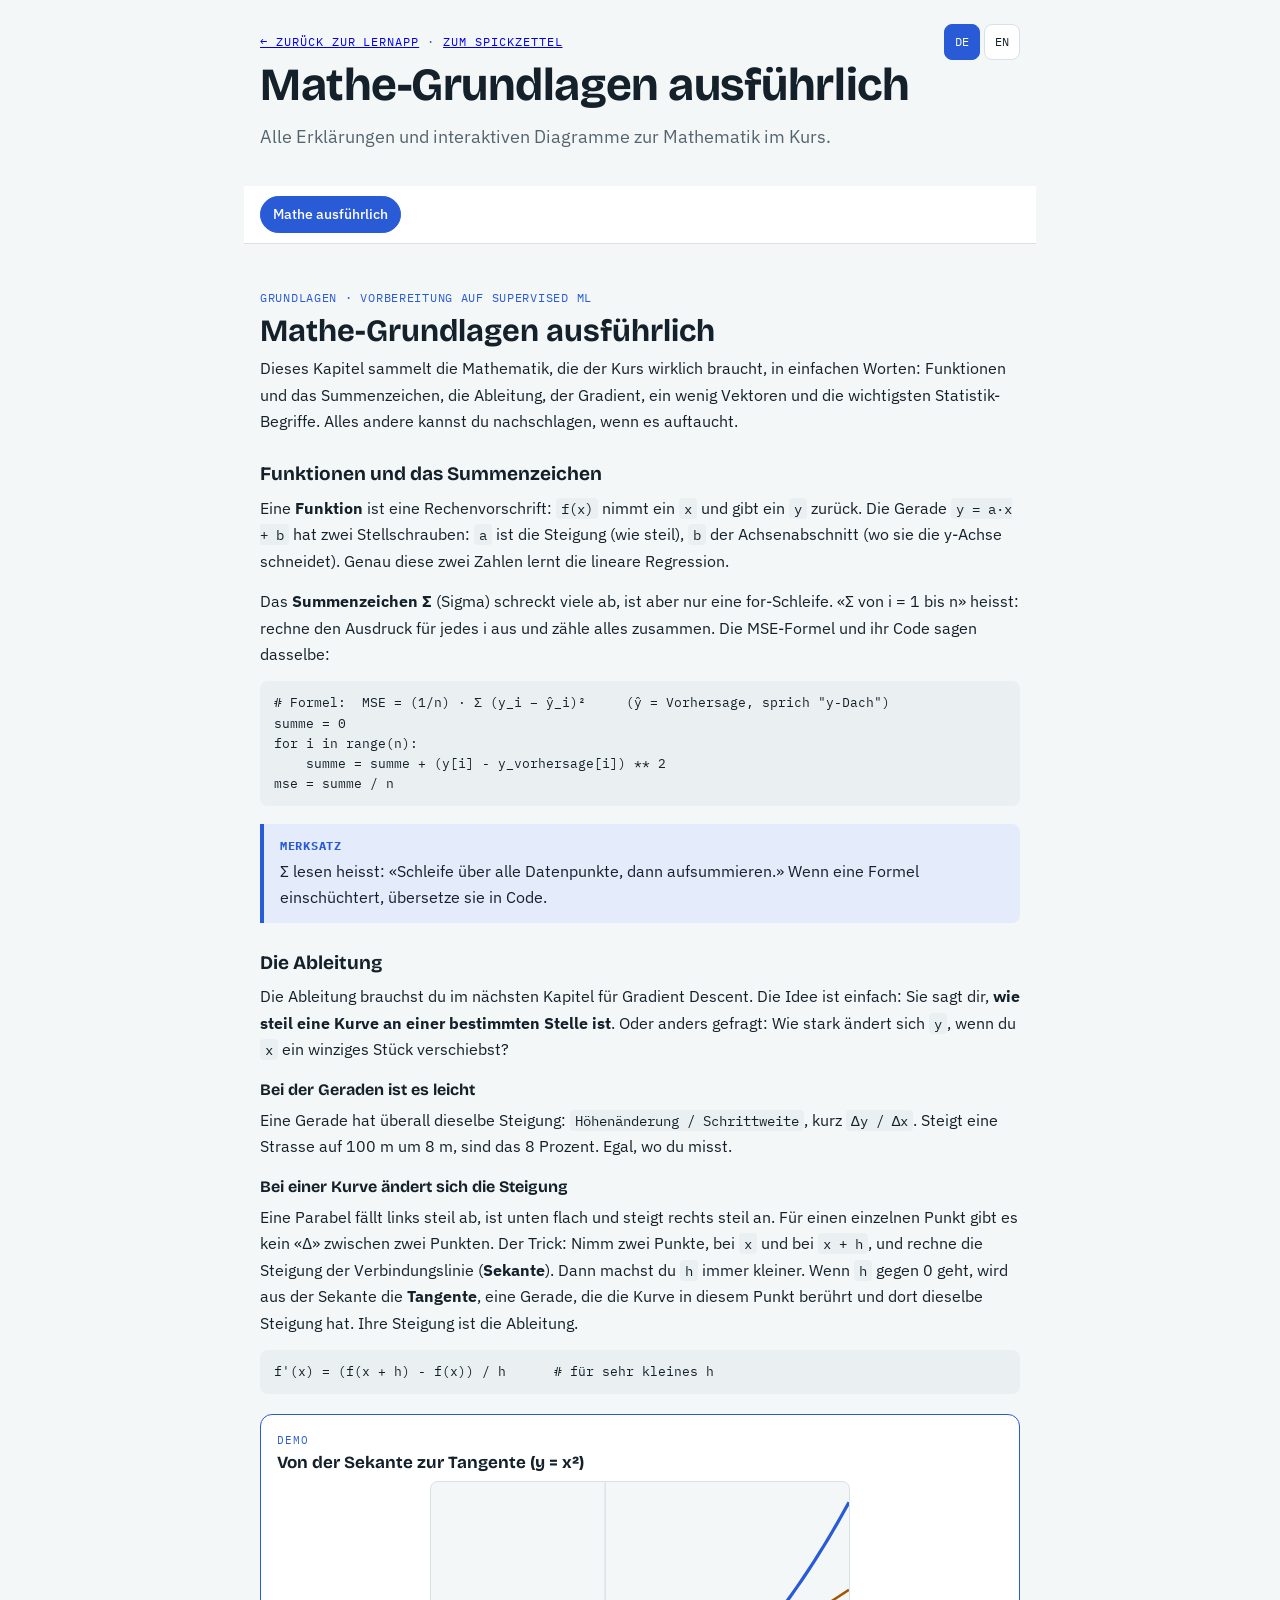
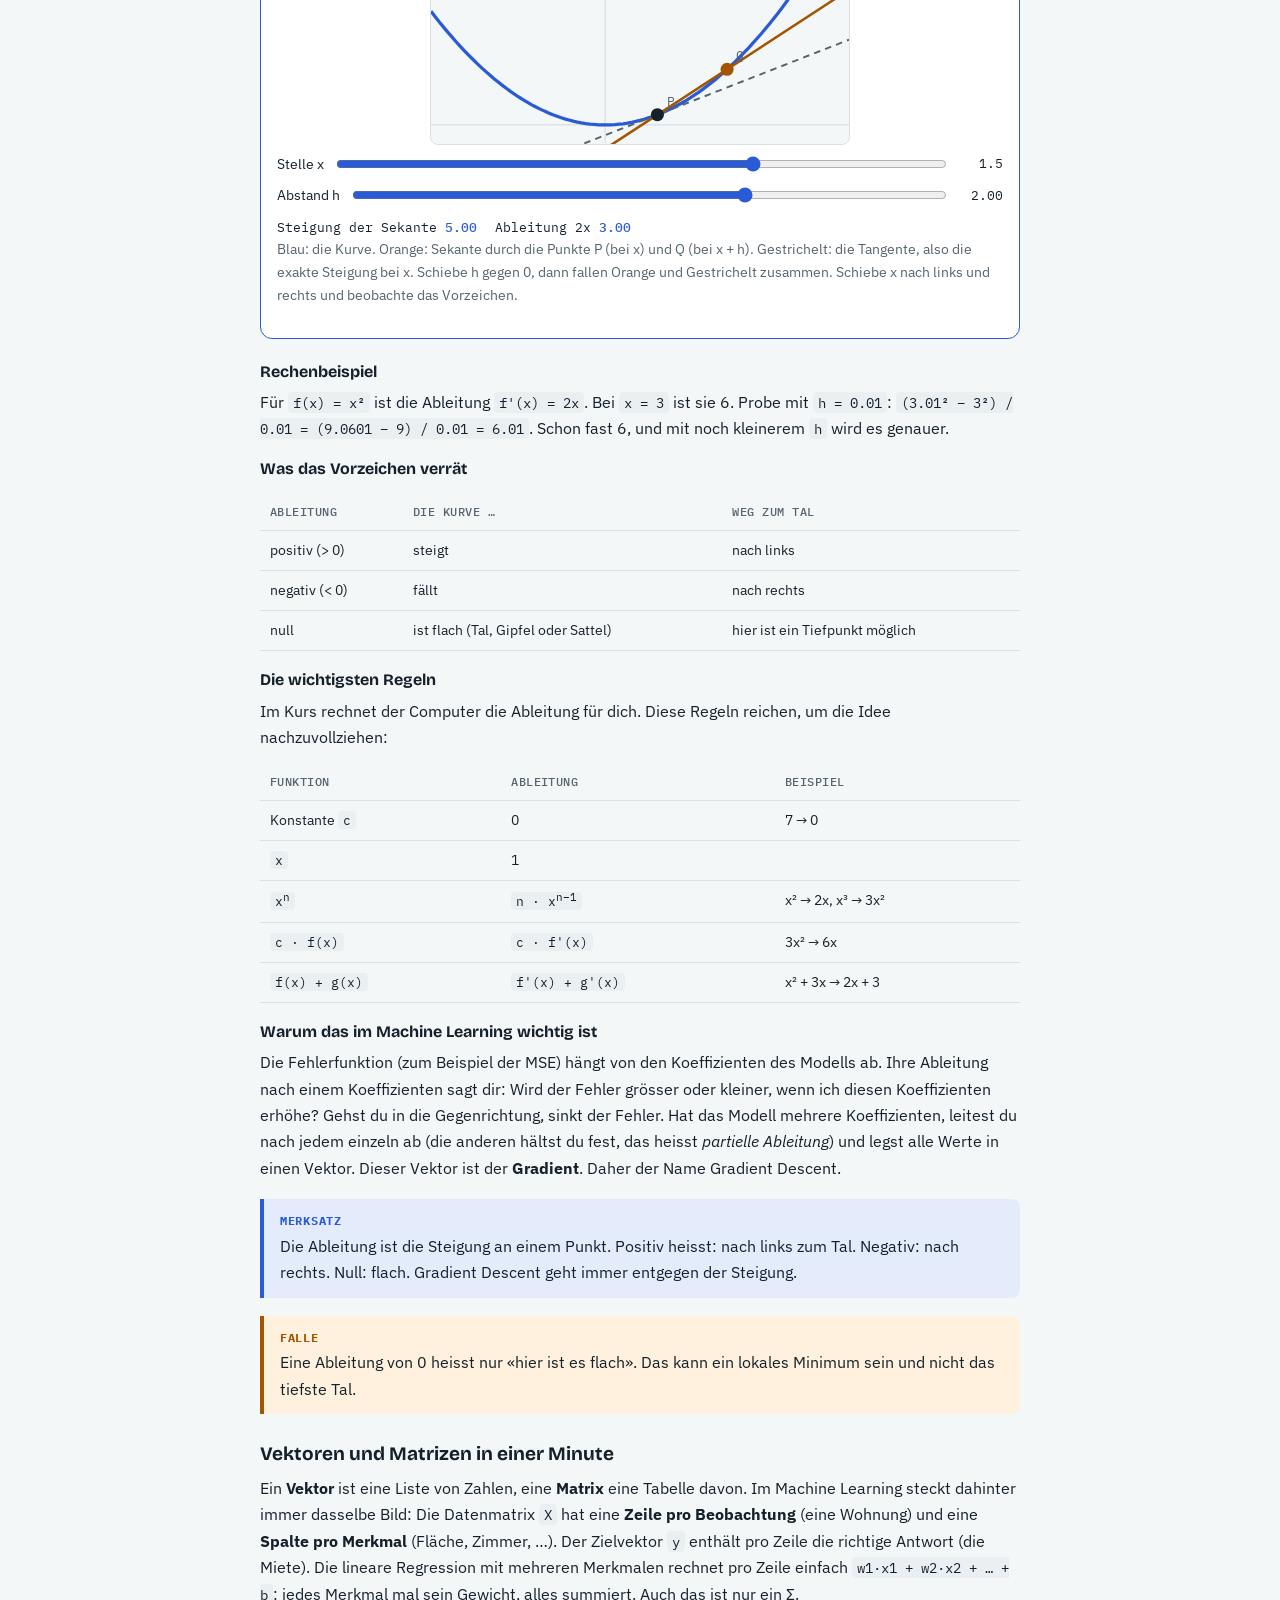
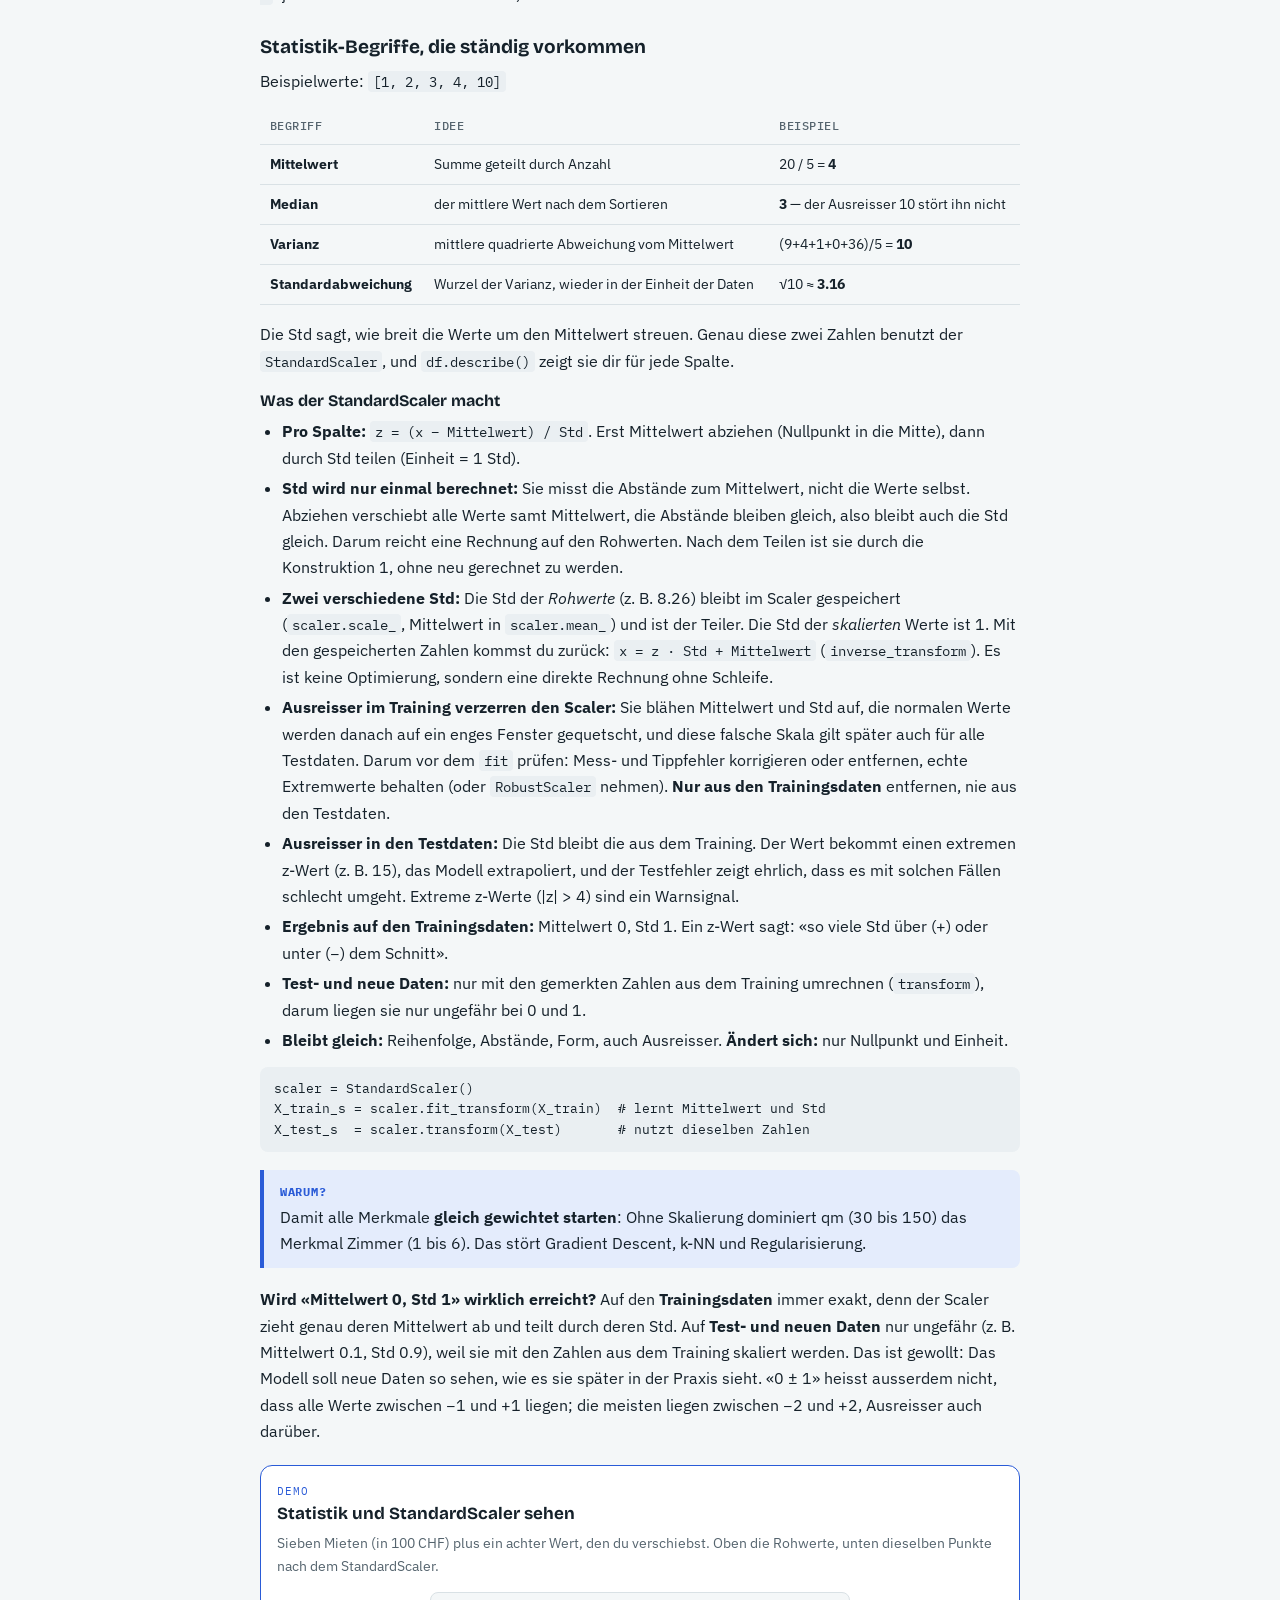
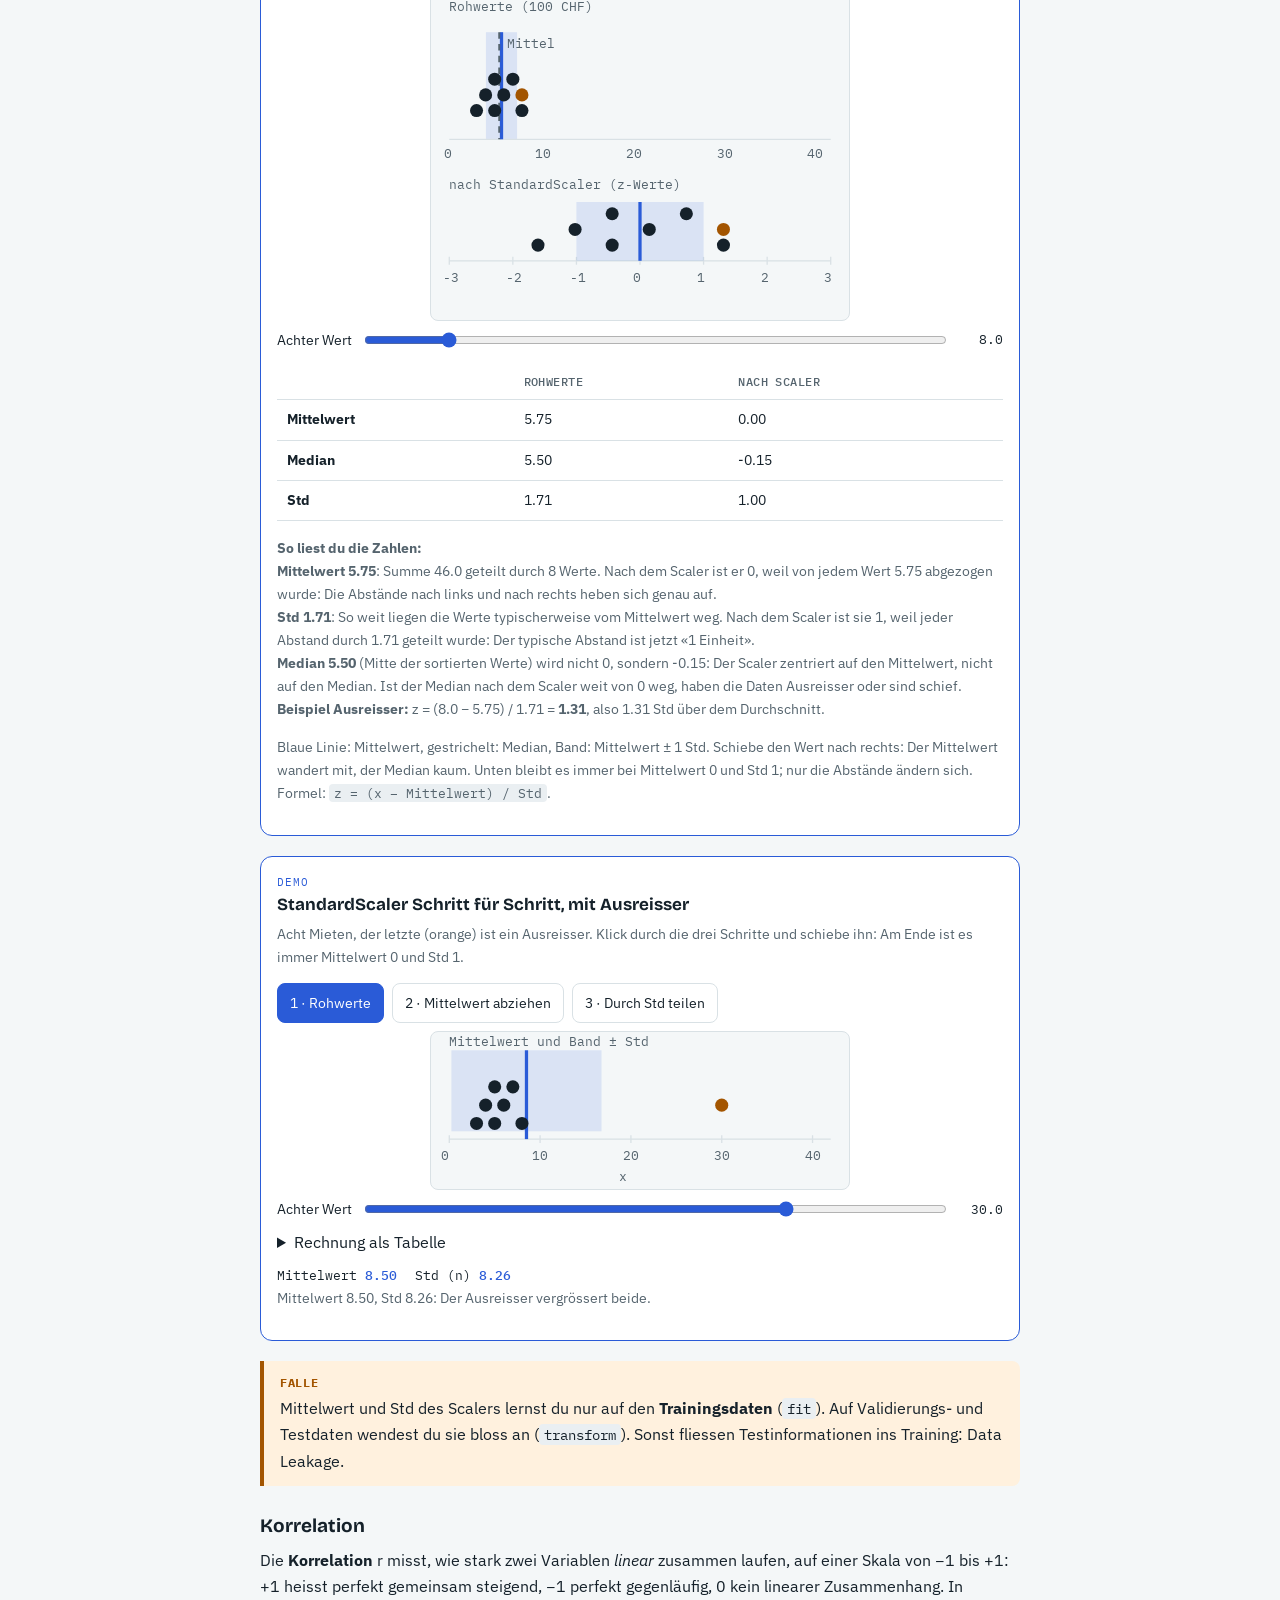
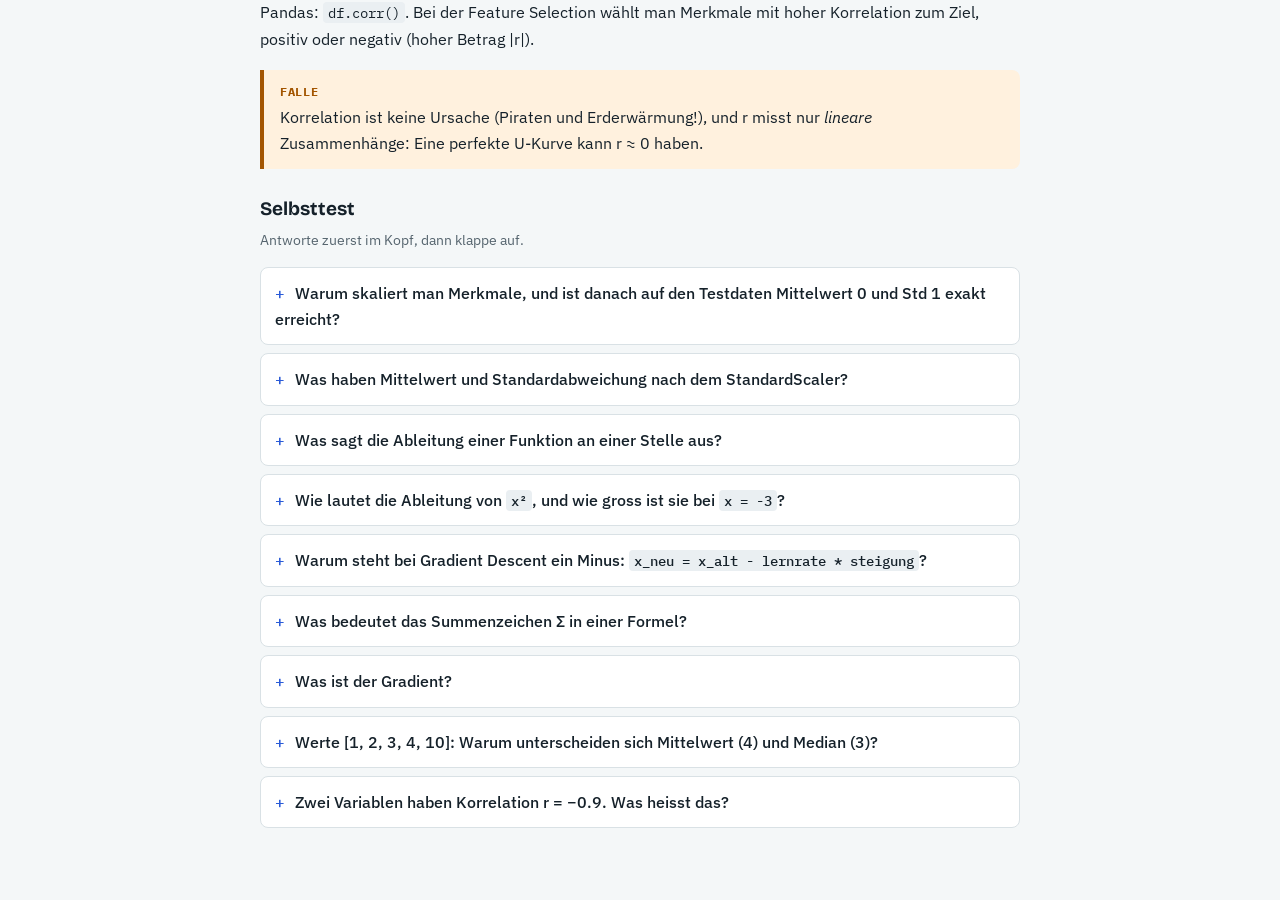
==== commit ecf4f07e: "Complete English translation, fix stale exercise mentions - Add modules/en/ml.js, unsup.js, titanic." ====
--- a/mathe-ausfuehrlich.html
+++ b/mathe-ausfuehrlich.html
@@ -17,7 +17,7 @@
 <header class="top">
   <div class="eyebrow" data-en="&lt;a href=&quot;index.html#mathe&quot;&gt;← Back to the study app&lt;/a&gt; · &lt;a href=&quot;mathe-kompakt.html&quot;&gt;To the cheat sheet&lt;/a&gt;"><a href="index.html#mathe">← Zurück zur Lernapp</a> · <a href="mathe-kompakt.html">Zum Spickzettel</a></div>
   <h1 data-en="Maths basics in detail">Mathe-Grundlagen ausführlich</h1>
-  <p class="lead" data-en="All explanations, diagrams and Python exercises for the maths in the course.">Alle Erklärungen, Diagramme und Python-Übungen zur Mathematik im Kurs.</p>
+  <p class="lead" data-en="All explanations and interactive diagrams for the maths in the course.">Alle Erklärungen und interaktiven Diagramme zur Mathematik im Kurs.</p>
 </header>
 
 <nav class="chips" id="chips" aria-label="Kapitel" data-en-label="Chapters"></nav>
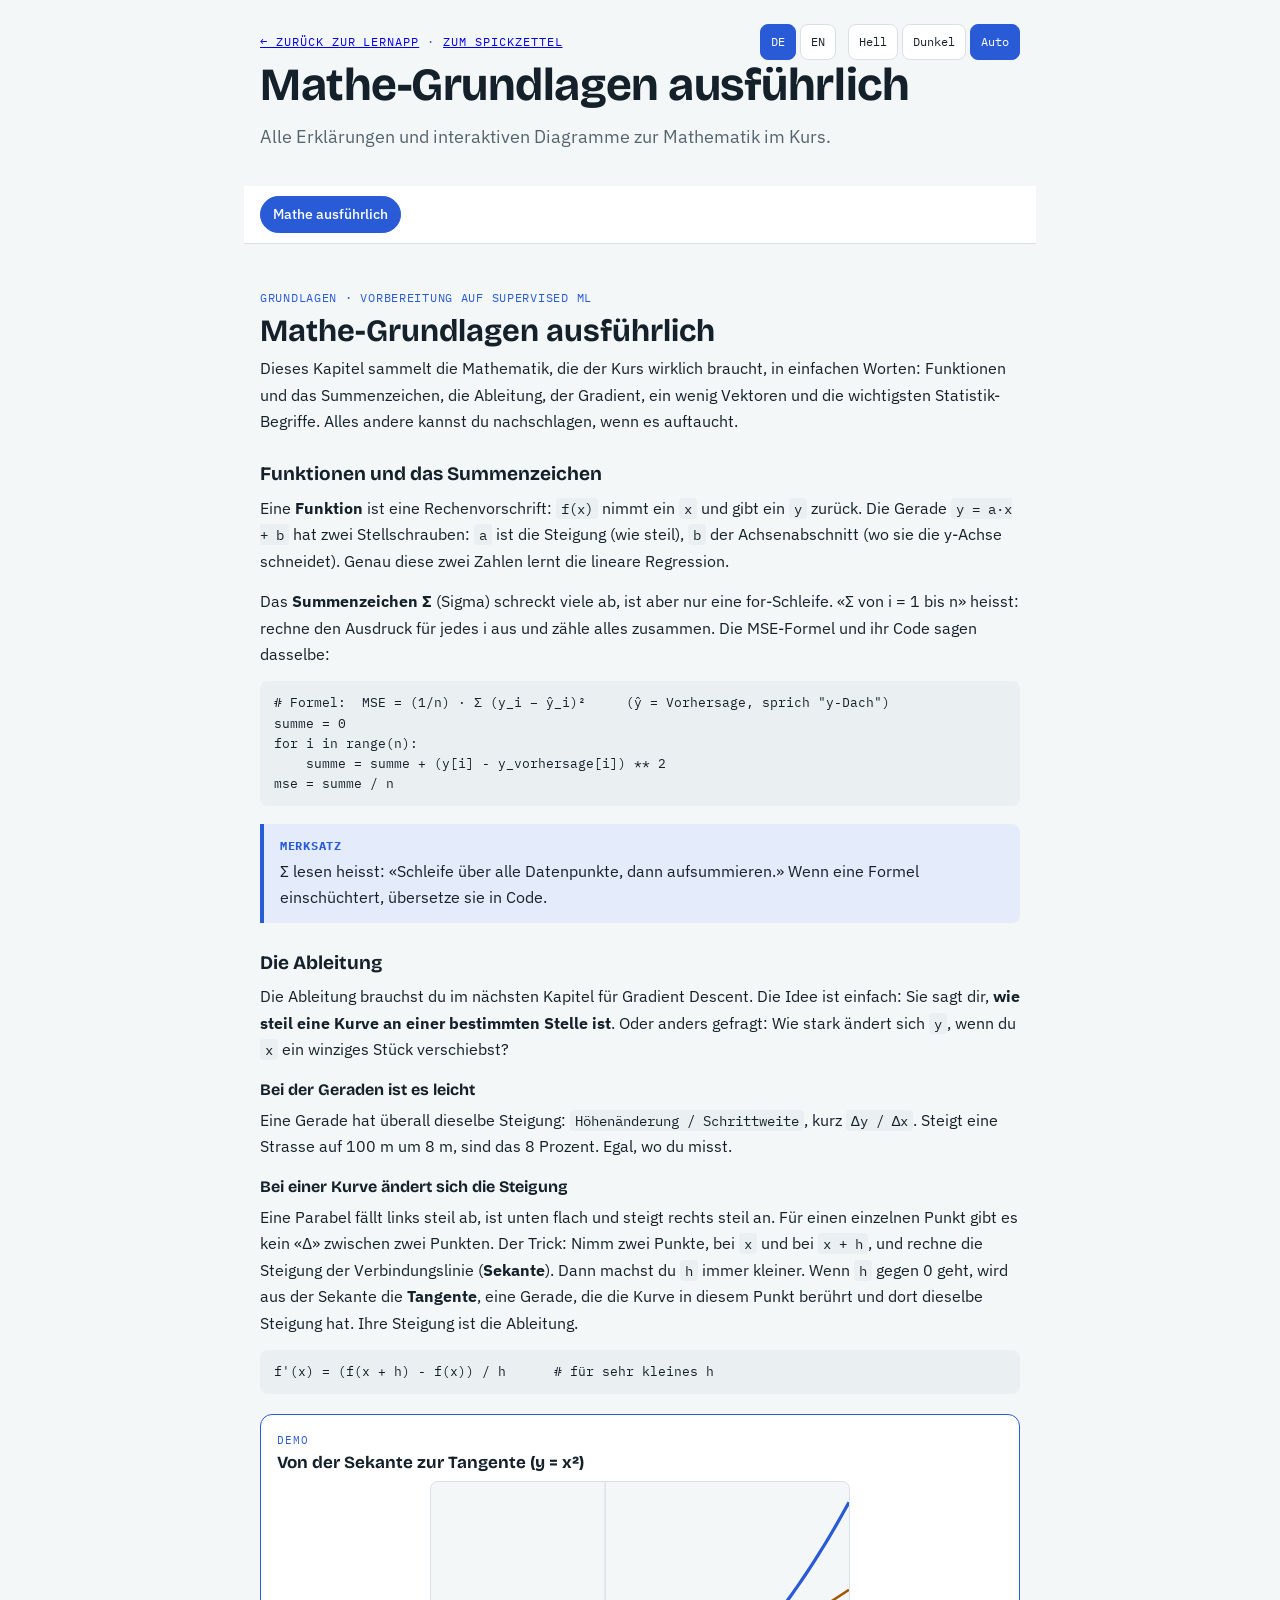
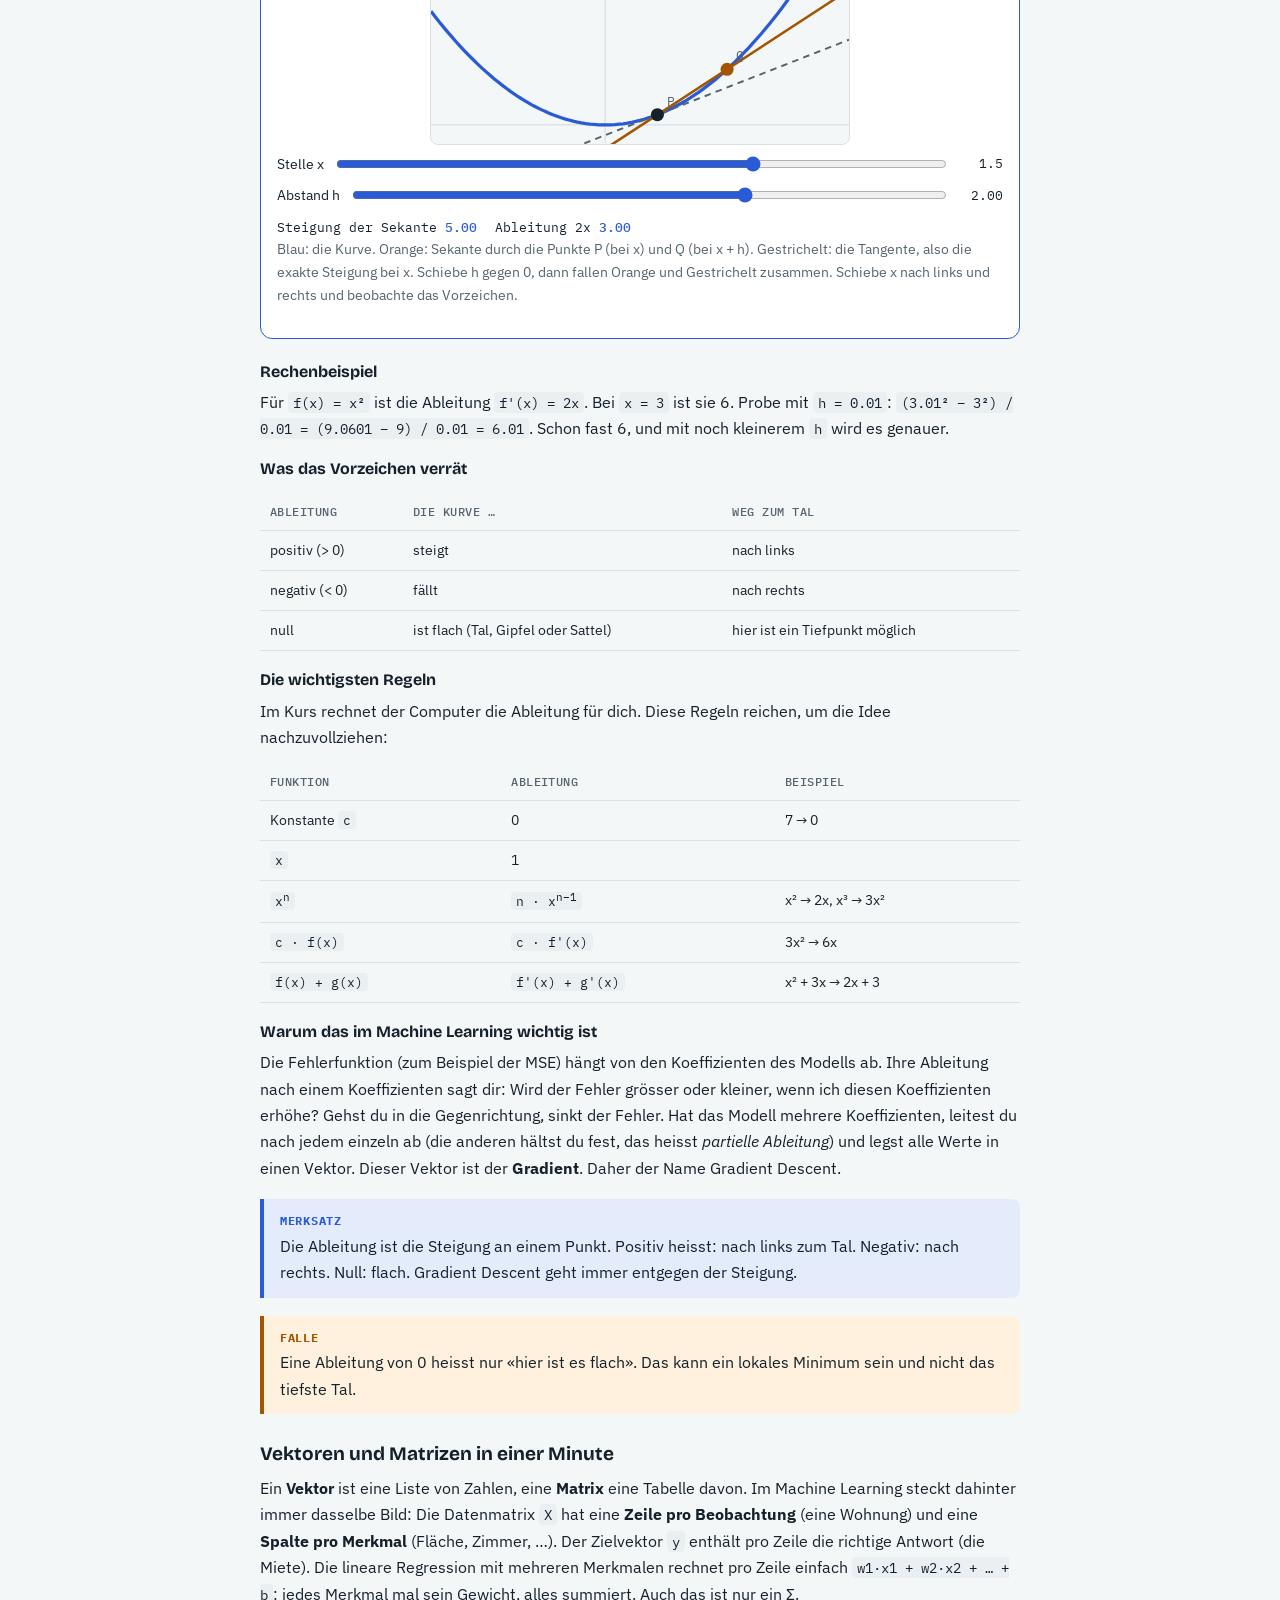
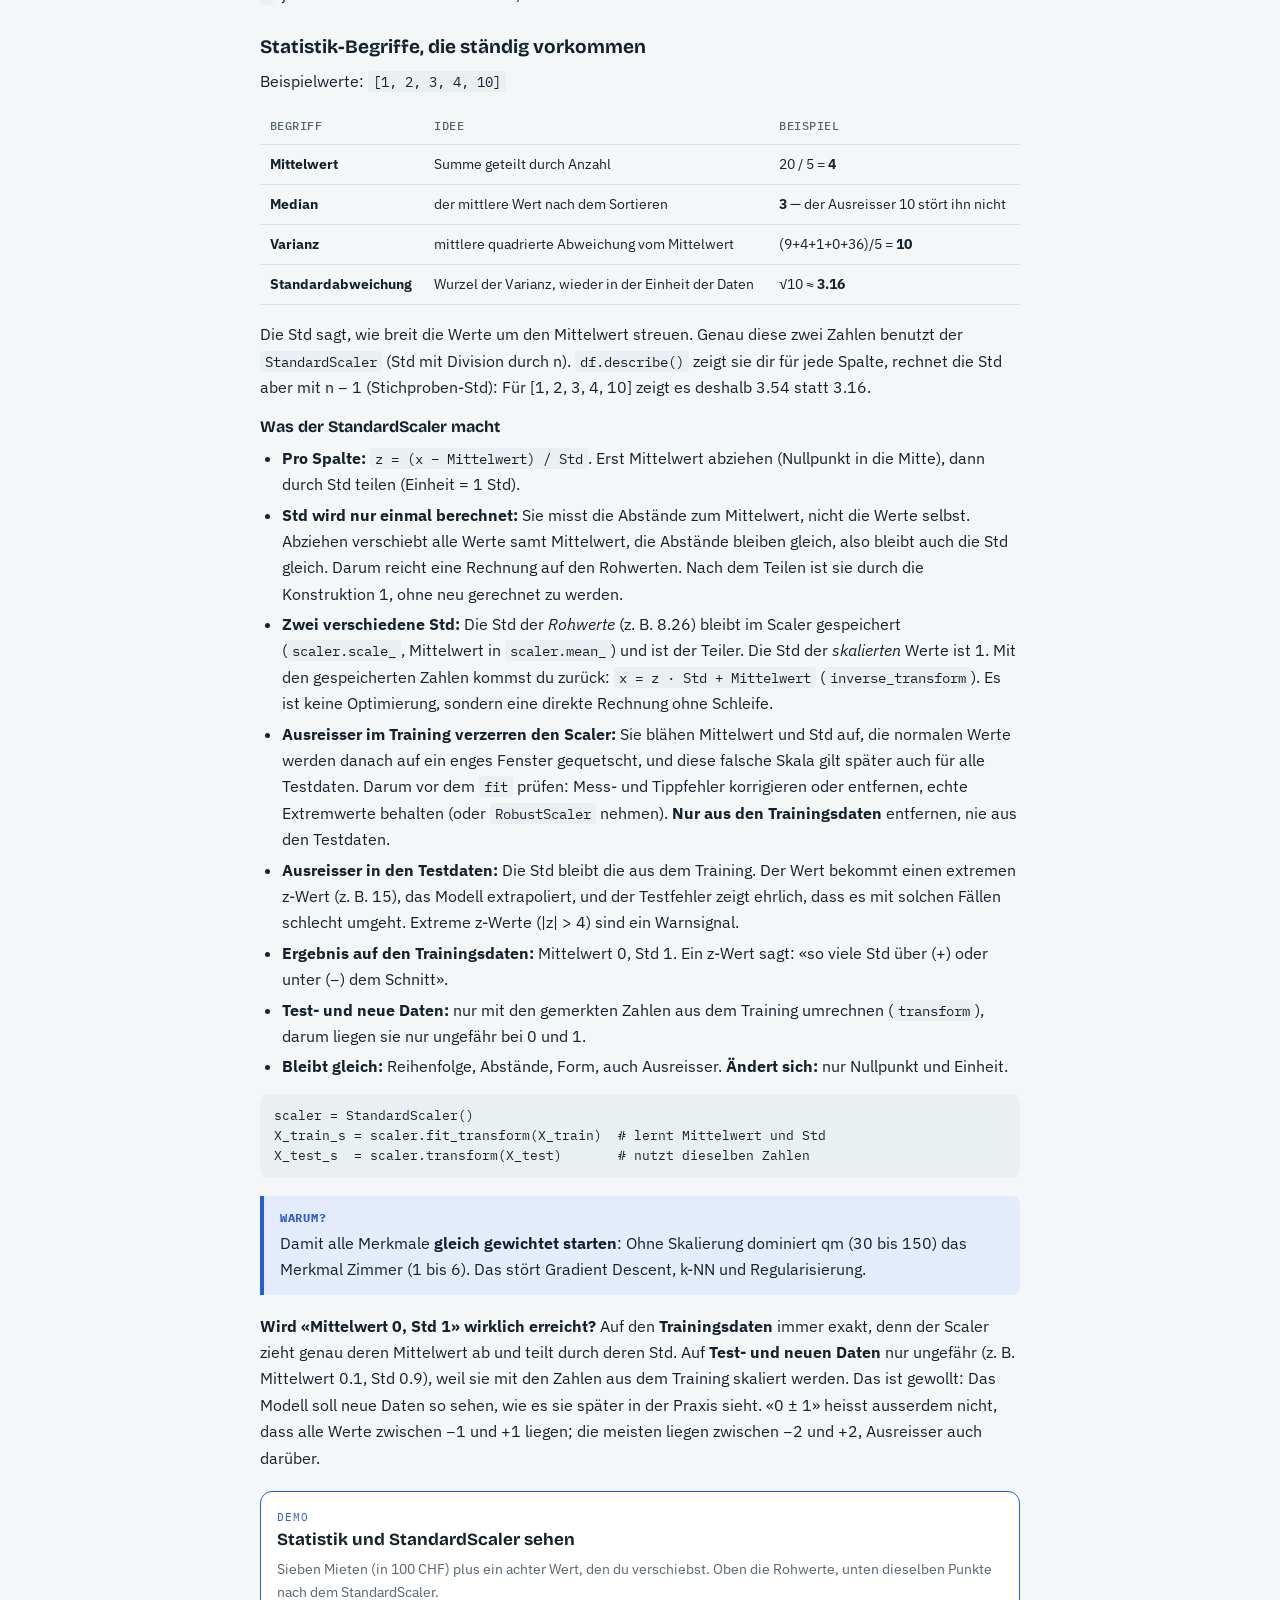
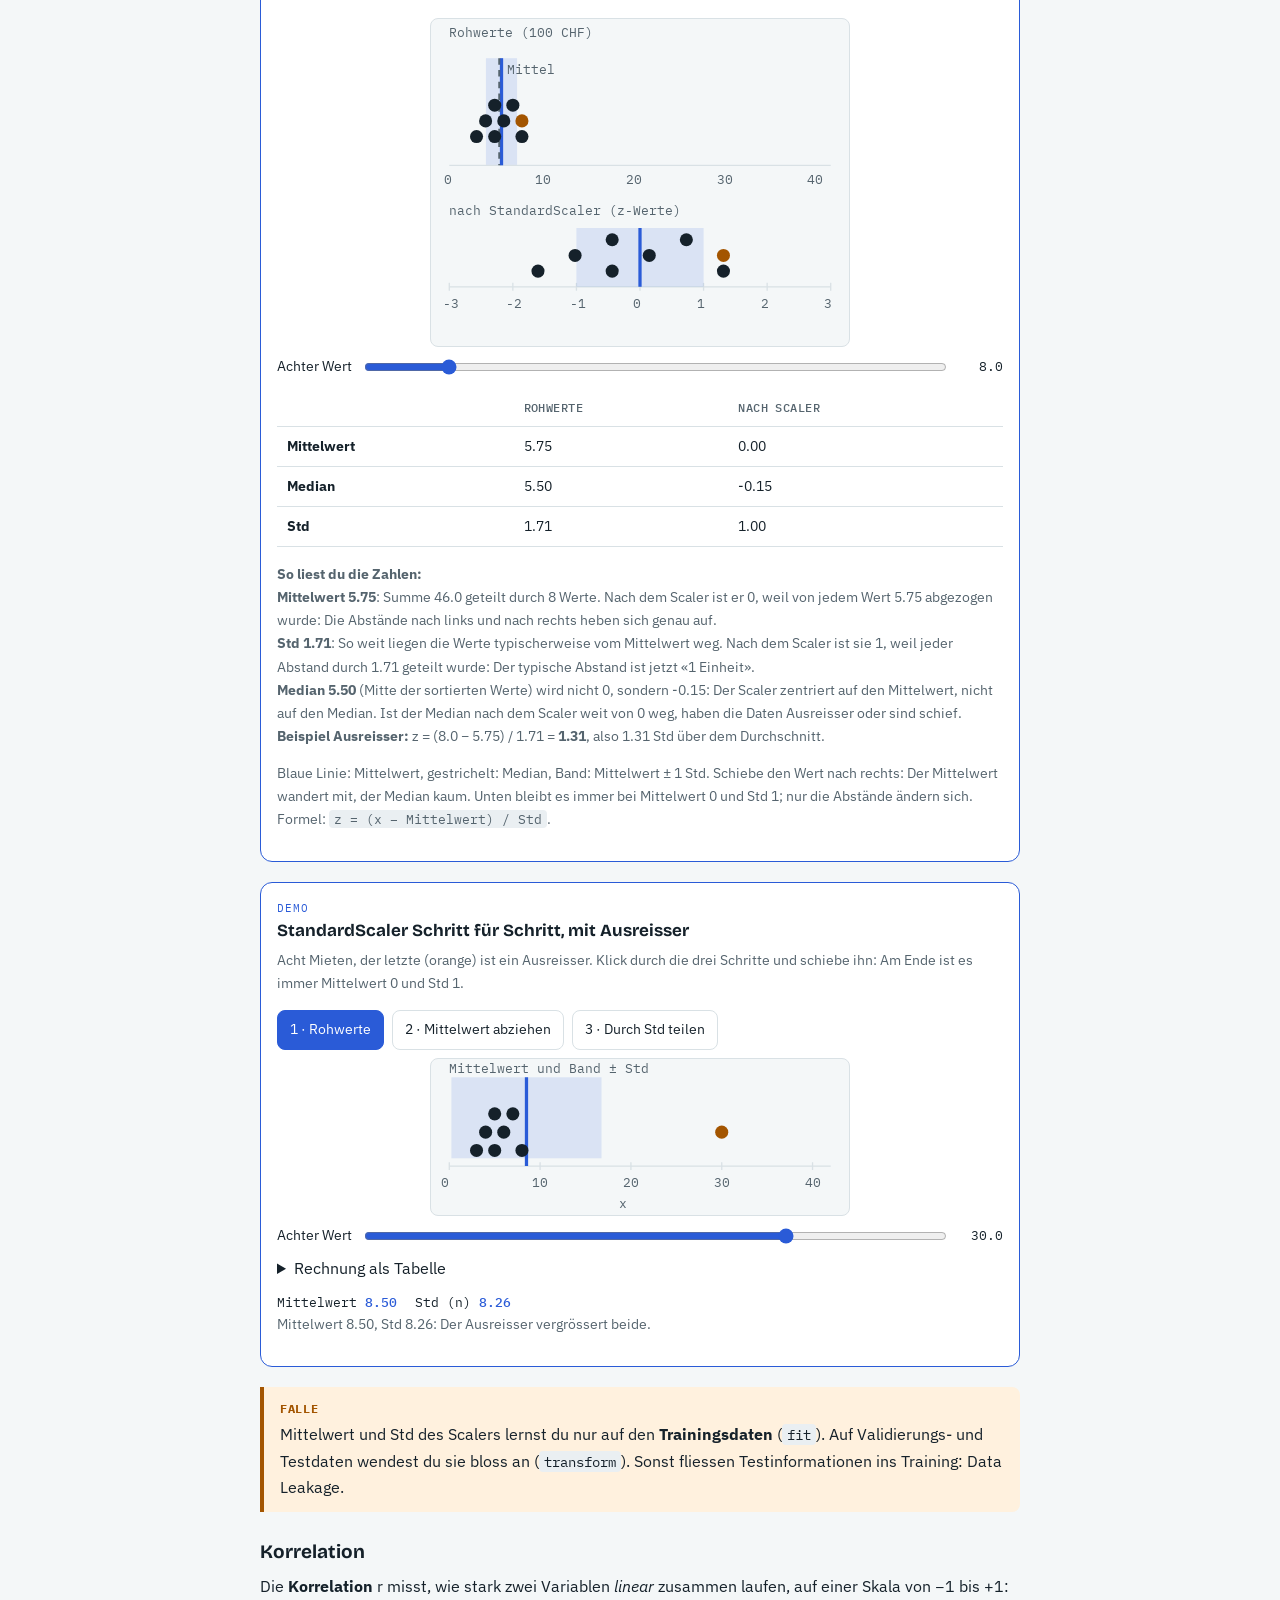
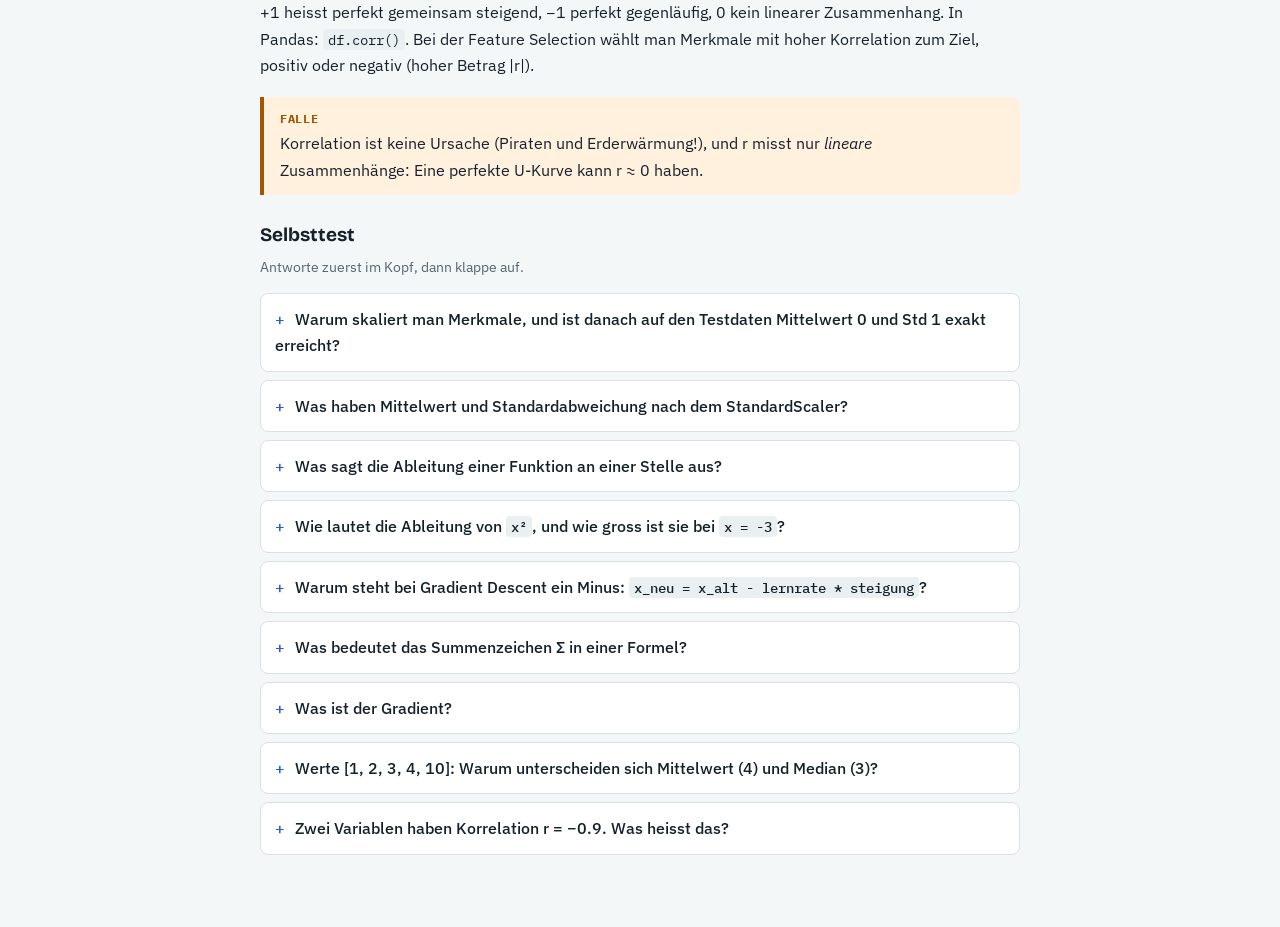
==== commit d85f6e45: "Add theme switch (light/dark/auto) and architecture docs - Header switch Hell/Dunkel/Auto next to DE" ====
--- a/mathe-ausfuehrlich.html
+++ b/mathe-ausfuehrlich.html
@@ -6,6 +6,7 @@
 <title data-en="Maths in detail">Mathe ausführlich</title>
 <link rel="stylesheet" href="https://fonts.googleapis.com/css2?family=Bricolage+Grotesque:wght@600;700&family=IBM+Plex+Sans:wght@400;500;600&family=IBM+Plex+Mono:wght@400;500&display=swap">
 <link rel="stylesheet" href="assets/style.css">
+<script>try{var t=(location.search.match(/[?&]theme=(light|dark|auto)\b/)||[])[1]||localStorage.getItem("cas-ml-theme");if(t==="dark"||t==="light")document.documentElement.setAttribute("data-theme",t)}catch(e){}</script>
 </head>
 <body>
 <div class="wrap">
--- a/assets/style.css
+++ b/assets/style.css
@@ -28,9 +28,14 @@
 body::before{content:"";position:fixed;inset:0 0 auto;height:env(safe-area-inset-top,0px);z-index:30;background:var(--surface)}
 .wrap{max-width:760px;margin:0 auto}
 header.top{padding:32px 0 20px;position:relative}
-.langsw{position:absolute;top:24px;right:0;display:flex;gap:4px}
+.hdrsw{position:absolute;top:24px;right:0;display:flex;gap:12px}
+.langsw{display:flex;gap:4px}
 .langsw button{min-height:36px;padding:4px 10px;font-family:var(--f-mono);font-size:12px}
-header.top .eyebrow{padding-right:100px}
+header.top .eyebrow{padding-right:270px}
+@media (max-width:699px){
+  .hdrsw{position:static;margin:0 0 12px;flex-wrap:wrap}
+  header.top .eyebrow{padding-right:0}
+}
 .eyebrow{font-family:var(--f-mono);font-size:12px;letter-spacing:.08em;text-transform:uppercase;color:var(--muted)}
 h1{font-family:var(--f-display);font-size:clamp(30px,7vw,46px);line-height:1.1;margin:8px 0 12px;text-wrap:balance;letter-spacing:-.01em}
 h2{font-family:var(--f-display);font-size:clamp(24px,5vw,31px);line-height:1.2;margin:0 0 6px;text-wrap:balance}
